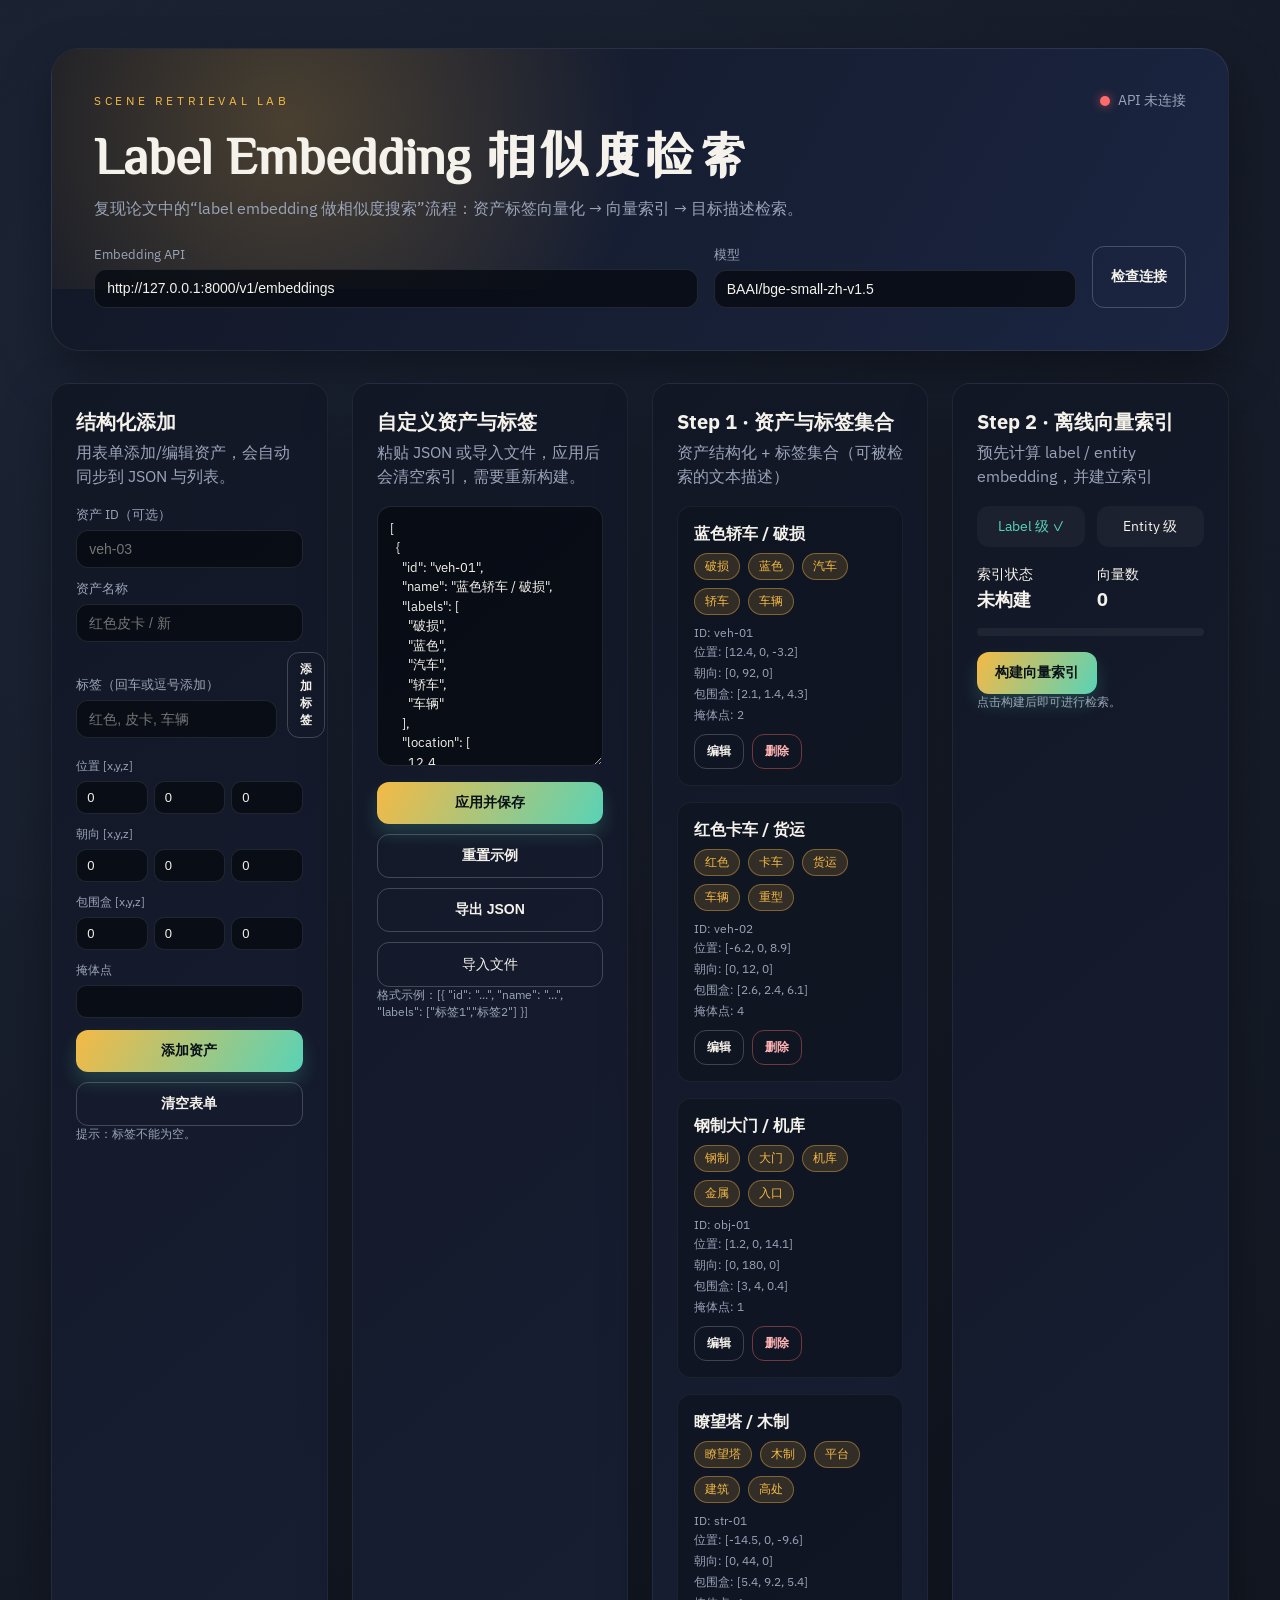
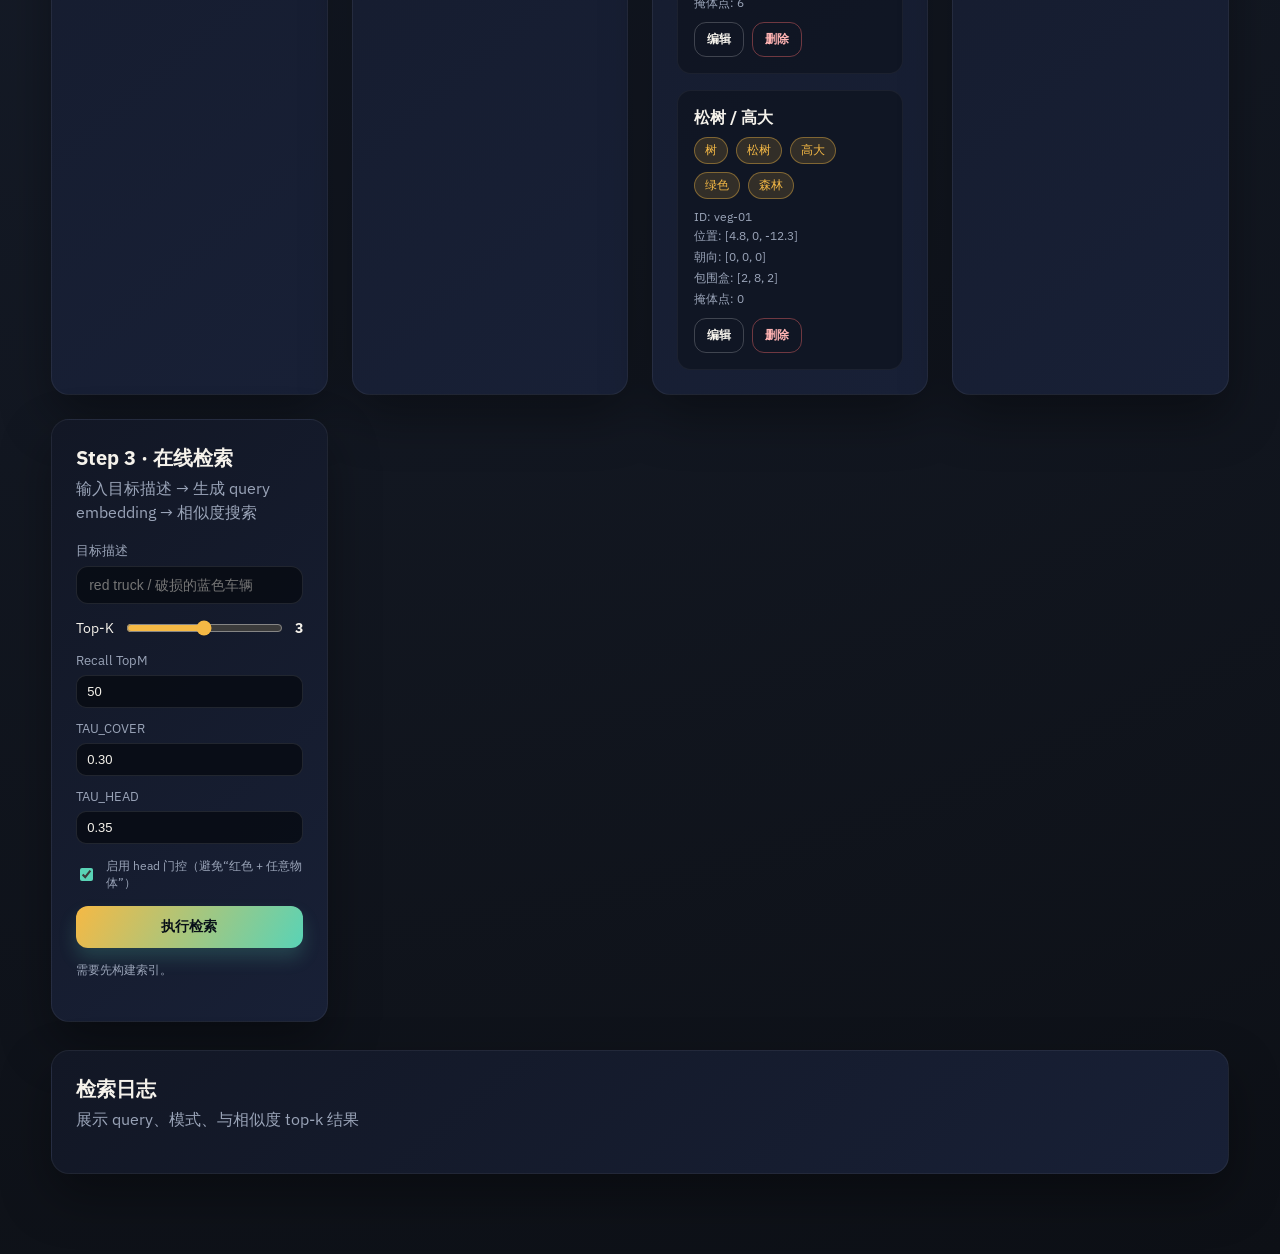
==== demo/index.html @ a80d94c9 "1" ====
<!doctype html>
<html lang="zh">
  <head>
    <meta charset="UTF-8" />
    <meta name="viewport" content="width=device-width, initial-scale=1.0" />
    <title>Label Embedding 相似度检索 Demo</title>
    <link rel="preconnect" href="https://fonts.googleapis.com" />
    <link rel="preconnect" href="https://fonts.gstatic.com" crossorigin />
    <link
      href="https://fonts.googleapis.com/css2?family=IBM+Plex+Sans:wght@300;400;500;600&family=ZCOOL+XiaoWei&display=swap"
      rel="stylesheet"
    />
    <link rel="stylesheet" href="styles.css" />
  </head>
  <body>
    <div class="grain"></div>
    <header class="hero">
      <div class="hero-top">
        <span class="badge">Scene Retrieval Lab</span>
        <div class="status">
          <span class="dot" id="apiDot"></span>
          <span id="apiStatus">API 未连接</span>
        </div>
      </div>
      <h1>Label Embedding 相似度检索</h1>
      <p class="subtitle">
        复现论文中的“label embedding 做相似度搜索”流程：资产标签向量化 → 向量索引 →
        目标描述检索。
      </p>
      <div class="hero-actions">
        <label class="field">
          <span>Embedding API</span>
          <input
            id="apiUrl"
            type="text"
            value="http://127.0.0.1:8000/v1/embeddings"
          />
        </label>
        <label class="field">
          <span>模型</span>
          <input id="modelName" type="text" value="BAAI/bge-small-zh-v1.5" />
        </label>
        <button id="checkApi" class="btn ghost">检查连接</button>
      </div>
    </header>

    <main class="layout">
      <section class="panel">
        <div class="panel-head">
          <h2>结构化添加</h2>
          <p>用表单添加/编辑资产，会自动同步到 JSON 与列表。</p>
        </div>
        <div class="form-grid">
          <label class="field">
            <span>资产 ID（可选）</span>
            <input id="assetIdInput" type="text" placeholder="veh-03" />
          </label>
          <label class="field">
            <span>资产名称</span>
            <input id="assetNameInput" type="text" placeholder="红色皮卡 / 新" />
          </label>
        </div>
        <div class="label-editor">
          <label class="field">
            <span>标签（回车或逗号添加）</span>
            <input id="labelInput" type="text" placeholder="红色, 皮卡, 车辆" />
          </label>
          <button id="addLabelBtn" class="btn ghost small">添加标签</button>
        </div>
        <div class="label-chips" id="labelChips"></div>
        <div class="vector-grid">
          <div class="vector-group">
            <span>位置 [x,y,z]</span>
            <div class="vector-inputs">
              <input id="locX" type="number" step="0.1" />
              <input id="locY" type="number" step="0.1" />
              <input id="locZ" type="number" step="0.1" />
            </div>
          </div>
          <div class="vector-group">
            <span>朝向 [x,y,z]</span>
            <div class="vector-inputs">
              <input id="rotX" type="number" step="1" />
              <input id="rotY" type="number" step="1" />
              <input id="rotZ" type="number" step="1" />
            </div>
          </div>
          <div class="vector-group">
            <span>包围盒 [x,y,z]</span>
            <div class="vector-inputs">
              <input id="boxX" type="number" step="0.1" />
              <input id="boxY" type="number" step="0.1" />
              <input id="boxZ" type="number" step="0.1" />
            </div>
          </div>
          <div class="vector-group">
            <span>掩体点</span>
            <input id="coverPoints" type="number" step="1" min="0" />
          </div>
        </div>
        <div class="btn-row">
          <button id="saveAsset" class="btn primary">添加资产</button>
          <button id="clearForm" class="btn ghost">清空表单</button>
        </div>
        <div class="note" id="formNote">提示：标签不能为空。</div>
      </section>
      <section class="panel">
        <div class="panel-head">
          <h2>自定义资产与标签</h2>
          <p>粘贴 JSON 或导入文件，应用后会清空索引，需要重新构建。</p>
        </div>
        <textarea id="assetJson" rows="12" spellcheck="false"></textarea>
        <div class="btn-row">
          <button id="applyAssets" class="btn primary">应用并保存</button>
          <button id="resetAssets" class="btn ghost">重置示例</button>
          <button id="exportAssets" class="btn ghost">导出 JSON</button>
          <label class="file-btn">
            <input id="importAssets" type="file" accept="application/json" />
            <span>导入文件</span>
          </label>
        </div>
        <div class="note" id="dataNote">
          格式示例：[{ "id": "...", "name": "...", "labels": ["标签1","标签2"] }]
        </div>
      </section>
      <section class="panel">
        <div class="panel-head">
          <h2>Step 1 · 资产与标签集合</h2>
          <p>资产结构化 + 标签集合（可被检索的文本描述）</p>
        </div>
        <div class="asset-list" id="assetList"></div>
      </section>

      <section class="panel">
        <div class="panel-head">
          <h2>Step 2 · 离线向量索引</h2>
          <p>预先计算 label / entity embedding，并建立索引</p>
        </div>
        <div class="mode-switch">
          <label>
            <input type="radio" name="mode" value="label" checked />
            <span>Label 级</span>
          </label>
          <label>
            <input type="radio" name="mode" value="entity" />
            <span>Entity 级</span>
          </label>
        </div>
        <div class="index-meta">
          <div>
            <span class="muted">索引状态</span>
            <strong id="indexStatus">未构建</strong>
          </div>
          <div>
            <span class="muted">向量数</span>
            <strong id="indexCount">0</strong>
          </div>
        </div>
        <div class="progress">
          <div class="progress-bar" id="progressBar"></div>
        </div>
        <button id="buildIndex" class="btn primary">构建向量索引</button>
        <div class="note" id="indexNote">点击构建后即可进行检索。</div>
      </section>

      <section class="panel">
        <div class="panel-head">
          <h2>Step 3 · 在线检索</h2>
          <p>输入目标描述 → 生成 query embedding → 相似度搜索</p>
        </div>
        <div class="query-box">
          <label class="field">
            <span>目标描述</span>
            <input id="queryInput" type="text" placeholder="red truck / 破损的蓝色车辆" />
          </label>
          <div class="slider">
            <span>Top-K</span>
            <input id="topK" type="range" min="1" max="5" value="3" />
            <strong id="topKValue">3</strong>
          </div>
          <div class="advanced-grid">
            <label class="field">
              <span>Recall TopM</span>
              <input id="topM" type="number" min="1" max="200" value="50" />
            </label>
            <label class="field">
              <span>TAU_COVER</span>
              <input id="tauCover" type="number" min="0" max="1" step="0.01" value="0.30" />
            </label>
            <label class="field">
              <span>TAU_HEAD</span>
              <input id="tauHead" type="number" min="0" max="1" step="0.01" value="0.35" />
            </label>
          </div>
          <label class="toggle">
            <input id="enableHeadGate" type="checkbox" checked />
            启用 head 门控（避免“红色 + 任意物体”）
          </label>
          <button id="searchBtn" class="btn primary">执行检索</button>
          <div class="note" id="searchNote">需要先构建索引。</div>
        </div>
        <div class="results" id="results"></div>
      </section>
    </main>

    <section class="panel wide">
      <div class="panel-head">
        <h2>检索日志</h2>
        <p>展示 query、模式、与相似度 top-k 结果</p>
      </div>
      <div class="log" id="log"></div>
    </section>

    <script src="app.js"></script>
  </body>
</html>
---- demo/styles.css ----
:root {
  --bg: #0d1016;
  --panel: #121725;
  --panel-bright: #182036;
  --ink: #f5f2eb;
  --muted: #9aa4b8;
  --accent: #f5b945;
  --accent-2: #59d3b6;
  --danger: #ff6b6b;
  --radius: 18px;
  --shadow: 0 22px 50px rgba(0, 0, 0, 0.35);
  --grid: rgba(255, 255, 255, 0.05);
  --glass: rgba(255, 255, 255, 0.05);
}

* {
  box-sizing: border-box;
}

body {
  margin: 0;
  font-family: "IBM Plex Sans", sans-serif;
  background: radial-gradient(circle at 10% 10%, #1b2334, var(--bg));
  color: var(--ink);
  min-height: 100vh;
  padding: 48px clamp(16px, 4vw, 56px) 80px;
  position: relative;
}

.grain {
  position: fixed;
  inset: 0;
  background-image: url("data:image/svg+xml,%3Csvg xmlns='http://www.w3.org/2000/svg' width='160' height='160' viewBox='0 0 160 160'%3E%3Cfilter id='n'%3E%3CfeTurbulence type='fractalNoise' baseFrequency='.8' numOctaves='2' stitchTiles='stitch'/%3E%3C/filter%3E%3Crect width='160' height='160' filter='url(%23n)' opacity='.08'/%3E%3C/svg%3E");
  pointer-events: none;
  mix-blend-mode: soft-light;
  opacity: 0.6;
}

.hero {
  background: linear-gradient(120deg, var(--panel), #1b2541);
  border-radius: 28px;
  padding: clamp(24px, 4vw, 42px);
  box-shadow: var(--shadow);
  border: 1px solid rgba(255, 255, 255, 0.08);
  margin-bottom: 32px;
  position: relative;
  overflow: hidden;
}

.hero::after {
  content: "";
  position: absolute;
  inset: -30% 40% 20% -20%;
  background: radial-gradient(circle, rgba(245, 185, 69, 0.3), transparent 70%);
  opacity: 0.8;
}

.hero-top {
  display: flex;
  align-items: center;
  justify-content: space-between;
  gap: 12px;
  position: relative;
  z-index: 1;
}

.badge {
  text-transform: uppercase;
  font-size: 12px;
  letter-spacing: 0.3em;
  color: var(--accent);
}

.status {
  display: flex;
  align-items: center;
  gap: 8px;
  font-size: 14px;
  color: var(--muted);
}

.dot {
  width: 10px;
  height: 10px;
  border-radius: 50%;
  background: var(--danger);
  box-shadow: 0 0 10px rgba(255, 107, 107, 0.6);
}

h1 {
  font-family: "ZCOOL XiaoWei", serif;
  font-size: clamp(32px, 5vw, 52px);
  margin: 18px 0 10px;
  position: relative;
  z-index: 1;
}

.subtitle {
  max-width: 720px;
  color: var(--muted);
  line-height: 1.6;
  position: relative;
  z-index: 1;
}

.hero-actions {
  display: grid;
  grid-template-columns: minmax(180px, 1fr) minmax(160px, 0.6fr) auto;
  gap: 16px;
  margin-top: 24px;
  position: relative;
  z-index: 1;
}

.layout {
  display: grid;
  grid-template-columns: repeat(auto-fit, minmax(260px, 1fr));
  gap: 24px;
}

.panel {
  background: linear-gradient(140deg, var(--panel), var(--panel-bright));
  border-radius: var(--radius);
  padding: 24px;
  box-shadow: var(--shadow);
  border: 1px solid rgba(255, 255, 255, 0.06);
  position: relative;
}

.panel.wide {
  margin-top: 28px;
}

.panel-head h2 {
  font-size: 20px;
  margin: 0 0 4px;
}

.panel-head p {
  margin: 0 0 18px;
  color: var(--muted);
  line-height: 1.5;
}

.asset-list {
  display: grid;
  gap: 16px;
}

.asset {
  padding: 16px;
  border-radius: 14px;
  background: rgba(15, 20, 33, 0.8);
  border: 1px solid rgba(255, 255, 255, 0.05);
}

.asset h3 {
  margin: 0 0 8px;
  font-size: 16px;
}

.chips {
  display: flex;
  flex-wrap: wrap;
  gap: 8px;
  margin-bottom: 10px;
}

.chip {
  padding: 4px 10px;
  border-radius: 999px;
  background: rgba(245, 185, 69, 0.15);
  border: 1px solid rgba(245, 185, 69, 0.4);
  font-size: 12px;
  color: var(--accent);
}

.meta {
  font-size: 12px;
  color: var(--muted);
  display: grid;
  gap: 4px;
}

.mode-switch {
  display: flex;
  gap: 12px;
  margin: 12px 0 18px;
}

.mode-switch label {
  flex: 1;
  padding: 10px 14px;
  border-radius: 12px;
  background: rgba(255, 255, 255, 0.04);
  border: 1px solid transparent;
  cursor: pointer;
  text-align: center;
  font-size: 14px;
  transition: all 0.2s ease;
}

.mode-switch input {
  display: none;
}

.mode-switch input:checked + span {
  color: var(--accent-2);
}

.mode-switch input:checked + span::after {
  content: " ✓";
  color: var(--accent-2);
}

.index-meta {
  display: grid;
  grid-template-columns: 1fr 1fr;
  gap: 12px;
  font-size: 14px;
  margin-bottom: 16px;
}

.index-meta strong {
  display: block;
  font-size: 18px;
  margin-top: 4px;
}

.progress {
  background: rgba(255, 255, 255, 0.05);
  height: 8px;
  border-radius: 999px;
  overflow: hidden;
  margin-bottom: 16px;
}

.progress-bar {
  height: 100%;
  width: 0%;
  background: linear-gradient(90deg, var(--accent), var(--accent-2));
  transition: width 0.3s ease;
}

.query-box {
  display: grid;
  gap: 14px;
}

.advanced-grid {
  display: grid;
  grid-template-columns: repeat(auto-fit, minmax(120px, 1fr));
  gap: 12px;
  align-items: end;
}

.toggle {
  display: flex;
  align-items: center;
  gap: 10px;
  font-size: 12px;
  color: var(--muted);
}

.toggle input {
  accent-color: var(--accent-2);
}

.field {
  display: grid;
  gap: 6px;
  font-size: 13px;
  color: var(--muted);
}

input[type="text"] {
  border-radius: 12px;
  border: 1px solid rgba(255, 255, 255, 0.1);
  background: rgba(7, 10, 18, 0.8);
  color: var(--ink);
  padding: 10px 12px;
  font-size: 14px;
}

input[type="number"] {
  border-radius: 10px;
  border: 1px solid rgba(255, 255, 255, 0.1);
  background: rgba(7, 10, 18, 0.8);
  color: var(--ink);
  padding: 8px 10px;
  font-size: 13px;
  width: 100%;
}

textarea {
  border-radius: 14px;
  border: 1px solid rgba(255, 255, 255, 0.1);
  background: rgba(7, 10, 18, 0.8);
  color: var(--ink);
  padding: 12px;
  font-size: 13px;
  line-height: 1.5;
  min-height: 220px;
  resize: vertical;
  width: 100%;
  font-family: "IBM Plex Sans", sans-serif;
}

.slider {
  display: flex;
  align-items: center;
  gap: 10px;
  font-size: 14px;
}

input[type="range"] {
  flex: 1;
  accent-color: var(--accent);
}

.btn {
  border: none;
  border-radius: 12px;
  padding: 12px 18px;
  cursor: pointer;
  font-weight: 600;
  font-size: 14px;
}

.btn.primary {
  background: linear-gradient(120deg, var(--accent), var(--accent-2));
  color: #081018;
  box-shadow: 0 10px 18px rgba(89, 211, 182, 0.2);
}

.btn.ghost {
  background: transparent;
  border: 1px solid rgba(255, 255, 255, 0.2);
  color: var(--ink);
}

.btn.small {
  padding: 8px 12px;
  font-size: 12px;
}

.btn.danger {
  border-color: rgba(255, 107, 107, 0.4);
  color: #ffb3b3;
}

.btn:disabled {
  opacity: 0.5;
  cursor: wait;
}

.btn-row {
  display: grid;
  grid-template-columns: repeat(auto-fit, minmax(120px, 1fr));
  gap: 10px;
  margin-top: 12px;
}

.form-grid {
  display: grid;
  grid-template-columns: repeat(auto-fit, minmax(180px, 1fr));
  gap: 12px;
}

.label-editor {
  display: grid;
  grid-template-columns: 1fr auto;
  gap: 10px;
  align-items: end;
  margin-top: 10px;
}

.label-chips {
  display: flex;
  flex-wrap: wrap;
  gap: 8px;
  margin: 10px 0 6px;
}

.label-chip {
  display: inline-flex;
  align-items: center;
  gap: 6px;
  padding: 4px 10px;
  border-radius: 999px;
  background: rgba(89, 211, 182, 0.15);
  border: 1px solid rgba(89, 211, 182, 0.4);
  color: var(--accent-2);
  font-size: 12px;
}

.label-chip button {
  border: none;
  background: transparent;
  color: inherit;
  cursor: pointer;
  font-size: 12px;
}

.vector-grid {
  display: grid;
  grid-template-columns: repeat(auto-fit, minmax(160px, 1fr));
  gap: 12px;
  margin-top: 10px;
}

.vector-group {
  display: grid;
  gap: 6px;
  font-size: 12px;
  color: var(--muted);
}

.vector-inputs {
  display: grid;
  grid-template-columns: repeat(3, 1fr);
  gap: 6px;
}

.asset-actions {
  display: flex;
  gap: 8px;
  margin-top: 10px;
}

.file-btn {
  display: inline-flex;
  align-items: center;
  justify-content: center;
  border-radius: 12px;
  border: 1px solid rgba(255, 255, 255, 0.2);
  color: var(--ink);
  padding: 12px 18px;
  font-size: 14px;
  cursor: pointer;
}

.file-btn input {
  display: none;
}

.note {
  font-size: 12px;
  color: var(--muted);
}

.results {
  margin-top: 18px;
  display: grid;
  gap: 12px;
}

.result {
  padding: 12px 14px;
  border-radius: 12px;
  background: rgba(15, 21, 36, 0.9);
  border: 1px solid rgba(255, 255, 255, 0.08);
  display: grid;
  gap: 6px;
}

.result strong {
  font-size: 15px;
}

.score {
  color: var(--accent-2);
  font-weight: 600;
}

.log {
  font-family: "IBM Plex Sans", sans-serif;
  font-size: 13px;
  color: var(--muted);
  display: grid;
  gap: 8px;
  max-height: 280px;
  overflow: auto;
  padding-right: 6px;
}

.log-entry {
  border-left: 2px solid rgba(245, 185, 69, 0.4);
  padding-left: 12px;
}

@media (max-width: 980px) {
  .hero-actions {
    grid-template-columns: 1fr;
  }
}
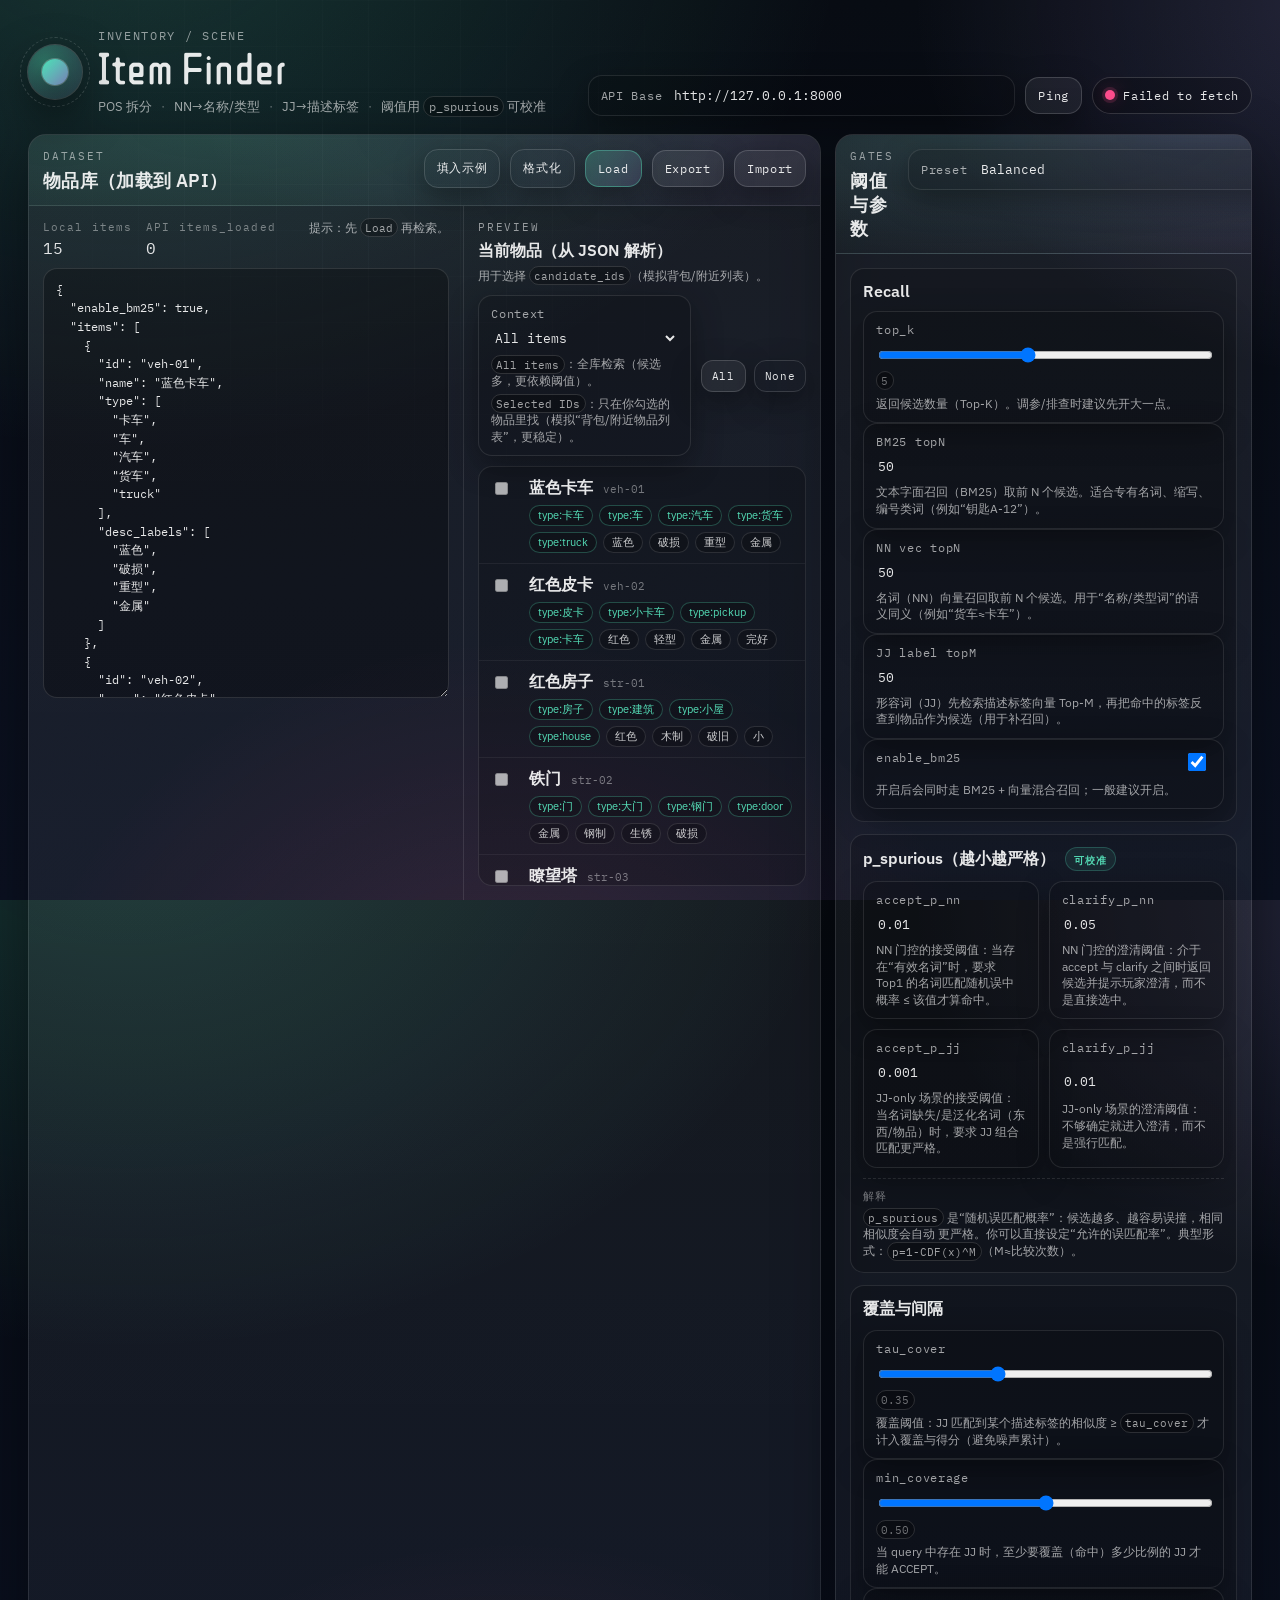
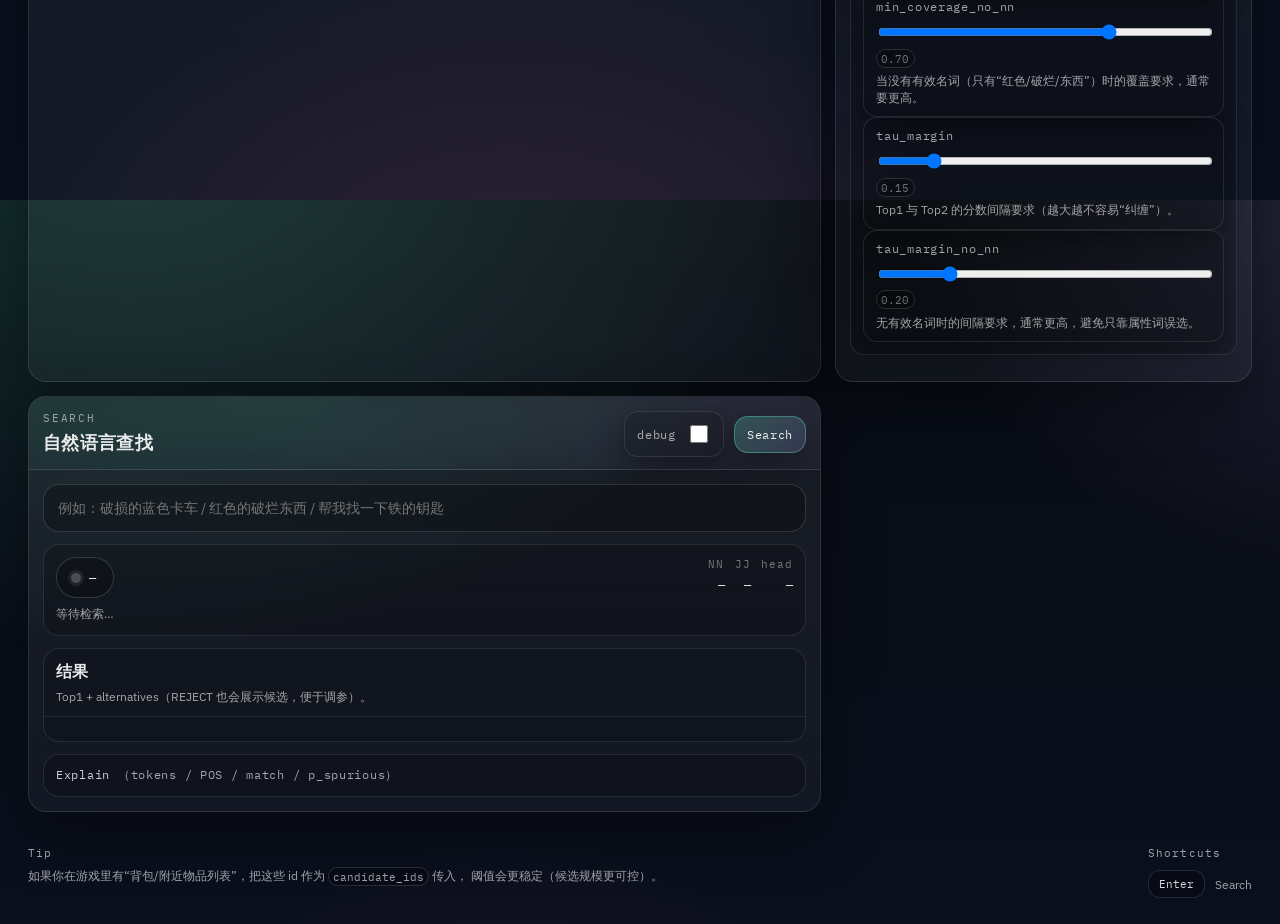
==== commit d2be54fd: "feat(item_search): 新增基于POS拆分的物品检索引擎及API - 新增 `item_search` 模块，包含物品检索引擎 (`ItemSearchEngine`) 及其核心组件（B" ====
--- a/demo/index.html
+++ b/demo/index.html
@@ -1,215 +1,350 @@
 <!doctype html>
-<html lang="zh">
+<html lang="zh-Hans">
   <head>
     <meta charset="UTF-8" />
     <meta name="viewport" content="width=device-width, initial-scale=1.0" />
-    <title>Label Embedding 相似度检索 Demo</title>
+    <meta
+      name="description"
+      content="游戏内玩家自然语言查找物品：POS(JJ/NN) 拆分检索 + 可校准阈值（p_spurious）"
+    />
+    <title>Item Finder · JJ/NN</title>
+
     <link rel="preconnect" href="https://fonts.googleapis.com" />
     <link rel="preconnect" href="https://fonts.gstatic.com" crossorigin />
     <link
-      href="https://fonts.googleapis.com/css2?family=IBM+Plex+Sans:wght@300;400;500;600&family=ZCOOL+XiaoWei&display=swap"
+      href="https://fonts.googleapis.com/css2?family=IBM+Plex+Mono:wght@400;500;600&family=IBM+Plex+Sans:wght@300;400;500;600&family=ZCOOL+QingKe+HuangYou&display=swap"
       rel="stylesheet"
     />
+
     <link rel="stylesheet" href="styles.css" />
   </head>
   <body>
-    <div class="grain"></div>
-    <header class="hero">
-      <div class="hero-top">
-        <span class="badge">Scene Retrieval Lab</span>
-        <div class="status">
+    <div class="fx fx-grid" aria-hidden="true"></div>
+    <div class="fx fx-grain" aria-hidden="true"></div>
+
+    <header class="top">
+      <div class="brand">
+        <div class="mark" aria-hidden="true">
+          <div class="mark-core"></div>
+          <div class="mark-ring"></div>
+        </div>
+        <div class="brand-text">
+          <div class="kicker">INVENTORY / SCENE</div>
+          <h1>Item Finder</h1>
+          <div class="sub">
+            POS 拆分 <span class="sep">·</span> NN→名称/类型 <span class="sep">·</span> JJ→描述标签
+            <span class="sep">·</span> 阈值用 <code>p_spurious</code> 可校准
+          </div>
+        </div>
+      </div>
+
+      <div class="api">
+        <label class="field inline">
+          <span>API Base</span>
+          <input id="apiBase" type="text" spellcheck="false" value="http://127.0.0.1:8000" />
+        </label>
+        <button class="btn" id="pingBtn">Ping</button>
+        <div class="pill" id="apiPill">
           <span class="dot" id="apiDot"></span>
-          <span id="apiStatus">API 未连接</span>
-        </div>
-      </div>
-      <h1>Label Embedding 相似度检索</h1>
-      <p class="subtitle">
-        复现论文中的“label embedding 做相似度搜索”流程：资产标签向量化 → 向量索引 →
-        目标描述检索。
-      </p>
-      <div class="hero-actions">
-        <label class="field">
-          <span>Embedding API</span>
-          <input
-            id="apiUrl"
-            type="text"
-            value="http://127.0.0.1:8000/v1/embeddings"
-          />
-        </label>
-        <label class="field">
-          <span>模型</span>
-          <input id="modelName" type="text" value="BAAI/bge-small-zh-v1.5" />
-        </label>
-        <button id="checkApi" class="btn ghost">检查连接</button>
+          <span id="apiText">offline</span>
+        </div>
       </div>
     </header>
 
-    <main class="layout">
-      <section class="panel">
+    <main class="grid">
+      <section class="panel span-2" aria-label="Dataset">
         <div class="panel-head">
-          <h2>结构化添加</h2>
-          <p>用表单添加/编辑资产，会自动同步到 JSON 与列表。</p>
-        </div>
-        <div class="form-grid">
+          <div>
+            <div class="panel-kicker">DATASET</div>
+            <h2>物品库（加载到 API）</h2>
+          </div>
+          <div class="panel-actions">
+            <button class="btn ghost" id="useSampleBtn">填入示例</button>
+            <button class="btn ghost" id="beautifyBtn">格式化</button>
+            <button class="btn primary" id="loadBtn">Load</button>
+            <button class="btn" id="exportBtn">Export</button>
+            <label class="btn">
+              Import
+              <input id="importFile" type="file" accept="application/json" hidden />
+            </label>
+          </div>
+        </div>
+
+        <div class="split">
+          <div class="editor">
+            <div class="editor-head">
+              <div class="meta">
+                <div class="meta-row">
+                  <span class="meta-k">Local items</span>
+                  <span class="meta-v" id="localCount">0</span>
+                </div>
+                <div class="meta-row">
+                  <span class="meta-k">API items_loaded</span>
+                  <span class="meta-v" id="apiCount">0</span>
+                </div>
+              </div>
+              <div class="note" id="loadNote">提示：先 <code>Load</code> 再检索。</div>
+            </div>
+            <textarea id="itemsJson" class="textarea" spellcheck="false"></textarea>
+          </div>
+
+          <div class="list">
+            <div class="list-head">
+              <div class="panel-kicker">PREVIEW</div>
+              <div class="list-title">当前物品（从 JSON 解析）</div>
+              <div class="list-sub">用于选择 <code>candidate_ids</code>（模拟背包/附近列表）。</div>
+            </div>
+        <div class="list-tools">
           <label class="field">
-            <span>资产 ID（可选）</span>
-            <input id="assetIdInput" type="text" placeholder="veh-03" />
+            <span>Context</span>
+            <select id="contextMode">
+              <option value="all">All items</option>
+              <option value="selected">Selected IDs</option>
+            </select>
+            <div class="field-desc">
+              <div><code>All items</code>：全库检索（候选多，更依赖阈值）。</div>
+              <div><code>Selected IDs</code>：只在你勾选的物品里找（模拟“背包/附近物品列表”，更稳定）。</div>
+            </div>
           </label>
-          <label class="field">
-            <span>资产名称</span>
-            <input id="assetNameInput" type="text" placeholder="红色皮卡 / 新" />
-          </label>
-        </div>
-        <div class="label-editor">
-          <label class="field">
-            <span>标签（回车或逗号添加）</span>
-            <input id="labelInput" type="text" placeholder="红色, 皮卡, 车辆" />
-          </label>
-          <button id="addLabelBtn" class="btn ghost small">添加标签</button>
-        </div>
-        <div class="label-chips" id="labelChips"></div>
-        <div class="vector-grid">
-          <div class="vector-group">
-            <span>位置 [x,y,z]</span>
-            <div class="vector-inputs">
-              <input id="locX" type="number" step="0.1" />
-              <input id="locY" type="number" step="0.1" />
-              <input id="locZ" type="number" step="0.1" />
-            </div>
-          </div>
-          <div class="vector-group">
-            <span>朝向 [x,y,z]</span>
-            <div class="vector-inputs">
-              <input id="rotX" type="number" step="1" />
-              <input id="rotY" type="number" step="1" />
-              <input id="rotZ" type="number" step="1" />
-            </div>
-          </div>
-          <div class="vector-group">
-            <span>包围盒 [x,y,z]</span>
-            <div class="vector-inputs">
-              <input id="boxX" type="number" step="0.1" />
-              <input id="boxY" type="number" step="0.1" />
-              <input id="boxZ" type="number" step="0.1" />
-            </div>
-          </div>
-          <div class="vector-group">
-            <span>掩体点</span>
-            <input id="coverPoints" type="number" step="1" min="0" />
-          </div>
-        </div>
-        <div class="btn-row">
-          <button id="saveAsset" class="btn primary">添加资产</button>
-          <button id="clearForm" class="btn ghost">清空表单</button>
-        </div>
-        <div class="note" id="formNote">提示：标签不能为空。</div>
+          <div class="tiny-actions">
+            <button class="btn tiny" id="selectAllBtn">All</button>
+            <button class="btn tiny ghost" id="selectNoneBtn">None</button>
+          </div>
+            </div>
+            <div class="items" id="itemsList"></div>
+          </div>
+        </div>
       </section>
-      <section class="panel">
+
+      <section class="panel" aria-label="Thresholds and config">
         <div class="panel-head">
-          <h2>自定义资产与标签</h2>
-          <p>粘贴 JSON 或导入文件，应用后会清空索引，需要重新构建。</p>
-        </div>
-        <textarea id="assetJson" rows="12" spellcheck="false"></textarea>
-        <div class="btn-row">
-          <button id="applyAssets" class="btn primary">应用并保存</button>
-          <button id="resetAssets" class="btn ghost">重置示例</button>
-          <button id="exportAssets" class="btn ghost">导出 JSON</button>
-          <label class="file-btn">
-            <input id="importAssets" type="file" accept="application/json" />
-            <span>导入文件</span>
-          </label>
-        </div>
-        <div class="note" id="dataNote">
-          格式示例：[{ "id": "...", "name": "...", "labels": ["标签1","标签2"] }]
+          <div>
+            <div class="panel-kicker">GATES</div>
+            <h2>阈值与参数</h2>
+          </div>
+          <div class="panel-actions">
+            <label class="field inline">
+              <span>Preset</span>
+              <select id="presetSelect">
+                <option value="balanced">Balanced</option>
+                <option value="conservative">Conservative</option>
+                <option value="aggressive">Aggressive</option>
+              </select>
+            </label>
+          </div>
+        </div>
+
+        <div class="form">
+          <div class="group">
+            <div class="group-title">Recall</div>
+            <label class="field">
+              <span>top_k</span>
+              <input id="topK" type="range" min="1" max="10" step="1" />
+              <div class="field-hint"><code id="topKVal">5</code></div>
+              <div class="field-desc">返回候选数量（Top-K）。调参/排查时建议先开大一点。</div>
+            </label>
+            <label class="field">
+              <span>BM25 topN</span>
+              <input id="bm25TopN" type="number" min="0" max="5000" step="1" />
+              <div class="field-desc">
+                文本字面召回（BM25）取前 N 个候选。适合专有名词、缩写、编号类词（例如“钥匙A-12”）。
+              </div>
+            </label>
+            <label class="field">
+              <span>NN vec topN</span>
+              <input id="nnVecTopN" type="number" min="0" max="5000" step="1" />
+              <div class="field-desc">
+                名词（NN）向量召回取前 N 个候选。用于“名称/类型词”的语义同义（例如“货车≈卡车”）。
+              </div>
+            </label>
+            <label class="field">
+              <span>JJ label topM</span>
+              <input id="jjTopM" type="number" min="0" max="5000" step="1" />
+              <div class="field-desc">
+                形容词（JJ）先检索描述标签向量 Top-M，再把命中的标签反查到物品作为候选（用于补召回）。
+              </div>
+            </label>
+            <label class="field row">
+              <span>enable_bm25</span>
+              <input id="enableBm25" type="checkbox" checked />
+              <div class="field-desc">开启后会同时走 BM25 + 向量混合召回；一般建议开启。</div>
+            </label>
+          </div>
+
+          <div class="group">
+            <div class="group-title">
+              p_spurious（越小越严格）
+              <span class="tag">可校准</span>
+            </div>
+            <div class="grid-2">
+              <label class="field">
+                <span>accept_p_nn</span>
+                <input id="acceptPnn" type="number" min="0" max="1" step="0.001" />
+                <div class="field-desc">
+                  NN 门控的接受阈值：当存在“有效名词”时，要求 Top1 的名词匹配随机误中概率 ≤ 该值才算命中。
+                </div>
+              </label>
+              <label class="field">
+                <span>clarify_p_nn</span>
+                <input id="clarifyPnn" type="number" min="0" max="1" step="0.001" />
+                <div class="field-desc">
+                  NN 门控的澄清阈值：介于 accept 与 clarify 之间时返回候选并提示玩家澄清，而不是直接选中。
+                </div>
+              </label>
+              <label class="field">
+                <span>accept_p_jj</span>
+                <input id="acceptPjj" type="number" min="0" max="1" step="0.0001" />
+                <div class="field-desc">
+                  JJ-only 场景的接受阈值：当名词缺失/是泛化名词（东西/物品）时，要求 JJ 组合匹配更严格。
+                </div>
+              </label>
+              <label class="field">
+                <span>clarify_p_jj</span>
+                <input id="clarifyPjj" type="number" min="0" max="1" step="0.001" />
+                <div class="field-desc">JJ-only 场景的澄清阈值：不够确定就进入澄清，而不是强行匹配。</div>
+              </label>
+            </div>
+            <div class="help">
+              <div class="help-title">解释</div>
+              <div class="help-body">
+                <code>p_spurious</code> 是“随机误匹配概率”：候选越多、越容易误撞，相同相似度会自动
+                更严格。你可以直接设定“允许的误匹配率”。典型形式：<code>p=1-CDF(x)^M</code>（M≈比较次数）。
+              </div>
+            </div>
+          </div>
+
+          <div class="group">
+            <div class="group-title">覆盖与间隔</div>
+            <label class="field">
+              <span>tau_cover</span>
+              <input id="tauCover" type="range" min="0" max="1" step="0.01" />
+              <div class="field-hint"><code id="tauCoverVal">0.35</code></div>
+              <div class="field-desc">
+                覆盖阈值：JJ 匹配到某个描述标签的相似度 ≥ <code>tau_cover</code> 才计入覆盖与得分（避免噪声累计）。
+              </div>
+            </label>
+            <label class="field">
+              <span>min_coverage</span>
+              <input id="minCoverage" type="range" min="0" max="1" step="0.05" />
+              <div class="field-hint"><code id="minCoverageVal">0.50</code></div>
+              <div class="field-desc">当 query 中存在 JJ 时，至少要覆盖（命中）多少比例的 JJ 才能 ACCEPT。</div>
+            </label>
+            <label class="field">
+              <span>min_coverage_no_nn</span>
+              <input id="minCoverageNoNn" type="range" min="0" max="1" step="0.05" />
+              <div class="field-hint"><code id="minCoverageNoNnVal">0.70</code></div>
+              <div class="field-desc">当没有有效名词（只有“红色/破烂/东西”）时的覆盖要求，通常要更高。</div>
+            </label>
+            <label class="field">
+              <span>tau_margin</span>
+              <input id="tauMargin" type="range" min="0" max="1" step="0.01" />
+              <div class="field-hint"><code id="tauMarginVal">0.15</code></div>
+              <div class="field-desc">Top1 与 Top2 的分数间隔要求（越大越不容易“纠缠”）。</div>
+            </label>
+            <label class="field">
+              <span>tau_margin_no_nn</span>
+              <input id="tauMarginNoNn" type="range" min="0" max="1" step="0.01" />
+              <div class="field-hint"><code id="tauMarginNoNnVal">0.20</code></div>
+              <div class="field-desc">无有效名词时的间隔要求，通常更高，避免只靠属性词误选。</div>
+            </label>
+          </div>
         </div>
       </section>
-      <section class="panel">
+
+      <section class="panel span-2" aria-label="Search">
         <div class="panel-head">
-          <h2>Step 1 · 资产与标签集合</h2>
-          <p>资产结构化 + 标签集合（可被检索的文本描述）</p>
-        </div>
-        <div class="asset-list" id="assetList"></div>
-      </section>
-
-      <section class="panel">
-        <div class="panel-head">
-          <h2>Step 2 · 离线向量索引</h2>
-          <p>预先计算 label / entity embedding，并建立索引</p>
-        </div>
-        <div class="mode-switch">
-          <label>
-            <input type="radio" name="mode" value="label" checked />
-            <span>Label 级</span>
-          </label>
-          <label>
-            <input type="radio" name="mode" value="entity" />
-            <span>Entity 级</span>
-          </label>
-        </div>
-        <div class="index-meta">
           <div>
-            <span class="muted">索引状态</span>
-            <strong id="indexStatus">未构建</strong>
-          </div>
-          <div>
-            <span class="muted">向量数</span>
-            <strong id="indexCount">0</strong>
-          </div>
-        </div>
-        <div class="progress">
-          <div class="progress-bar" id="progressBar"></div>
-        </div>
-        <button id="buildIndex" class="btn primary">构建向量索引</button>
-        <div class="note" id="indexNote">点击构建后即可进行检索。</div>
-      </section>
-
-      <section class="panel">
-        <div class="panel-head">
-          <h2>Step 3 · 在线检索</h2>
-          <p>输入目标描述 → 生成 query embedding → 相似度搜索</p>
-        </div>
-        <div class="query-box">
-          <label class="field">
-            <span>目标描述</span>
-            <input id="queryInput" type="text" placeholder="red truck / 破损的蓝色车辆" />
-          </label>
-          <div class="slider">
-            <span>Top-K</span>
-            <input id="topK" type="range" min="1" max="5" value="3" />
-            <strong id="topKValue">3</strong>
-          </div>
-          <div class="advanced-grid">
-            <label class="field">
-              <span>Recall TopM</span>
-              <input id="topM" type="number" min="1" max="200" value="50" />
-            </label>
-            <label class="field">
-              <span>TAU_COVER</span>
-              <input id="tauCover" type="number" min="0" max="1" step="0.01" value="0.30" />
-            </label>
-            <label class="field">
-              <span>TAU_HEAD</span>
-              <input id="tauHead" type="number" min="0" max="1" step="0.01" value="0.35" />
-            </label>
-          </div>
-          <label class="toggle">
-            <input id="enableHeadGate" type="checkbox" checked />
-            启用 head 门控（避免“红色 + 任意物体”）
-          </label>
-          <button id="searchBtn" class="btn primary">执行检索</button>
-          <div class="note" id="searchNote">需要先构建索引。</div>
-        </div>
-        <div class="results" id="results"></div>
+            <div class="panel-kicker">SEARCH</div>
+            <h2>自然语言查找</h2>
+          </div>
+          <div class="panel-actions">
+            <label class="field inline row">
+              <span>debug</span>
+              <input id="debugToggle" type="checkbox" />
+            </label>
+            <button class="btn primary" id="searchBtn">Search</button>
+          </div>
+        </div>
+
+        <div class="search">
+          <div class="search-bar">
+            <input
+              id="queryInput"
+              type="text"
+              placeholder="例如：破损的蓝色卡车 / 红色的破烂东西 / 帮我找一下铁的钥匙"
+            />
+          </div>
+
+          <div class="decision" id="decisionBox">
+            <div class="decision-left">
+              <div class="pill big" id="decisionPill">
+                <span class="dot" id="decisionDot"></span>
+                <span id="decisionText">—</span>
+              </div>
+              <div class="decision-reason" id="decisionReason">等待检索…</div>
+            </div>
+            <div class="decision-right">
+              <div class="metric">
+                <div class="metric-k">NN</div>
+                <div class="metric-v" id="metricNN">—</div>
+              </div>
+              <div class="metric">
+                <div class="metric-k">JJ</div>
+                <div class="metric-v" id="metricJJ">—</div>
+              </div>
+              <div class="metric">
+                <div class="metric-k">head</div>
+                <div class="metric-v" id="metricHead">—</div>
+              </div>
+            </div>
+          </div>
+
+          <div class="results">
+            <div class="results-head">
+              <div class="results-title">结果</div>
+              <div class="results-sub">Top1 + alternatives（REJECT 也会展示候选，便于调参）。</div>
+            </div>
+            <div class="cards" id="cards"></div>
+          </div>
+
+          <details class="details" id="details">
+            <summary>
+              <span>Explain</span>
+              <span class="muted">（tokens / POS / match / p_spurious）</span>
+            </summary>
+            <div class="details-body">
+              <div class="columns">
+                <div class="col">
+                  <div class="mini-title">Parsed Tokens</div>
+                  <div class="token-grid" id="tokens"></div>
+                </div>
+                <div class="col">
+                  <div class="mini-title">Best Explain</div>
+                  <pre class="pre" id="explain"></pre>
+                </div>
+              </div>
+            </div>
+          </details>
+        </div>
       </section>
     </main>
 
-    <section class="panel wide">
-      <div class="panel-head">
-        <h2>检索日志</h2>
-        <p>展示 query、模式、与相似度 top-k 结果</p>
+    <footer class="foot">
+      <div class="foot-left">
+        <div class="foot-title">Tip</div>
+        <div class="foot-sub">
+          如果你在游戏里有“背包/附近物品列表”，把这些 id 作为 <code>candidate_ids</code> 传入，
+          阈值会更稳定（候选规模更可控）。
+        </div>
       </div>
-      <div class="log" id="log"></div>
-    </section>
+      <div class="foot-right">
+        <div class="foot-title">Shortcuts</div>
+        <div class="kbd-row">
+          <span class="kbd">Enter</span>
+          <span class="kbd-desc">Search</span>
+        </div>
+      </div>
+    </footer>
 
     <script src="app.js"></script>
   </body>
--- a/demo/styles.css
+++ b/demo/styles.css
@@ -1,496 +1,561 @@
-:root {
-  --bg: #0d1016;
-  --panel: #121725;
-  --panel-bright: #182036;
-  --ink: #f5f2eb;
-  --muted: #9aa4b8;
-  --accent: #f5b945;
-  --accent-2: #59d3b6;
-  --danger: #ff6b6b;
-  --radius: 18px;
-  --shadow: 0 22px 50px rgba(0, 0, 0, 0.35);
-  --grid: rgba(255, 255, 255, 0.05);
-  --glass: rgba(255, 255, 255, 0.05);
-}
-
-* {
-  box-sizing: border-box;
-}
-
-body {
-  margin: 0;
-  font-family: "IBM Plex Sans", sans-serif;
-  background: radial-gradient(circle at 10% 10%, #1b2334, var(--bg));
-  color: var(--ink);
-  min-height: 100vh;
-  padding: 48px clamp(16px, 4vw, 56px) 80px;
-  position: relative;
-}
-
-.grain {
-  position: fixed;
-  inset: 0;
-  background-image: url("data:image/svg+xml,%3Csvg xmlns='http://www.w3.org/2000/svg' width='160' height='160' viewBox='0 0 160 160'%3E%3Cfilter id='n'%3E%3CfeTurbulence type='fractalNoise' baseFrequency='.8' numOctaves='2' stitchTiles='stitch'/%3E%3C/filter%3E%3Crect width='160' height='160' filter='url(%23n)' opacity='.08'/%3E%3C/svg%3E");
-  pointer-events: none;
-  mix-blend-mode: soft-light;
-  opacity: 0.6;
-}
-
-.hero {
-  background: linear-gradient(120deg, var(--panel), #1b2541);
-  border-radius: 28px;
-  padding: clamp(24px, 4vw, 42px);
+:root{
+  --bg0:#070B12;
+  --bg1:#0A1020;
+  --panel:rgba(255,255,255,.06);
+  --panel2:rgba(255,255,255,.09);
+  --stroke:rgba(255,255,255,.10);
+  --stroke2:rgba(255,255,255,.16);
+  --ink:rgba(255,255,255,.90);
+  --muted:rgba(255,255,255,.62);
+  --dim:rgba(255,255,255,.42);
+
+  --mint:#5CF2C6;
+  --mint2:#37C9A2;
+  --violet:#B8A6FF;
+  --amber:#FFCB6B;
+  --rose:#FF4D8D;
+
+  --shadow: 0 20px 60px rgba(0,0,0,.40);
+  --shadow2: 0 10px 30px rgba(0,0,0,.35);
+
+  --r: 18px;
+  --r2: 14px;
+
+  --mono: "IBM Plex Mono", ui-monospace, SFMono-Regular, Menlo, Consolas, "Liberation Mono", monospace;
+  --sans: "IBM Plex Sans", ui-sans-serif, system-ui, -apple-system, Segoe UI, Roboto, "Helvetica Neue", Arial, "Noto Sans", "Liberation Sans", sans-serif;
+  --display: "ZCOOL QingKe HuangYou", serif;
+}
+
+*{box-sizing:border-box}
+html,body{height:100%}
+body{
+  margin:0;
+  color:var(--ink);
+  background:
+    radial-gradient(1200px 900px at 10% -10%, rgba(92,242,198,.18) 0%, transparent 60%),
+    radial-gradient(900px 700px at 110% 0%, rgba(184,166,255,.18) 0%, transparent 55%),
+    radial-gradient(900px 800px at 40% 120%, rgba(255,77,141,.14) 0%, transparent 55%),
+    linear-gradient(180deg, var(--bg0), var(--bg1));
+  font-family:var(--sans);
+  overflow-x:hidden;
+}
+
+.fx{position:fixed; inset:0; pointer-events:none; z-index:-1}
+.fx-grid{
+  background:
+    linear-gradient(to right, rgba(255,255,255,.05) 1px, transparent 1px),
+    linear-gradient(to bottom, rgba(255,255,255,.04) 1px, transparent 1px);
+  background-size: 46px 46px;
+  mask-image: radial-gradient(600px 600px at 30% 20%, black 0%, transparent 70%);
+  opacity:.55;
+  transform: translateZ(0);
+  animation: drift 18s ease-in-out infinite;
+}
+
+.fx-grain{
+  opacity:.12;
+  background-image:url("data:image/svg+xml,%3Csvg xmlns='http://www.w3.org/2000/svg' width='160' height='160'%3E%3Cfilter id='n'%3E%3CfeTurbulence type='fractalNoise' baseFrequency='.75' numOctaves='3' stitchTiles='stitch'/%3E%3C/filter%3E%3Crect width='160' height='160' filter='url(%23n)' opacity='.55'/%3E%3C/svg%3E");
+  mix-blend-mode:overlay;
+}
+
+@keyframes drift{
+  0%,100%{transform: translate3d(0,0,0)}
+  50%{transform: translate3d(-14px, 10px, 0)}
+}
+
+code,pre{font-family:var(--mono)}
+code{
+  font-size:.93em;
+  padding:.14em .38em;
+  border:1px solid rgba(255,255,255,.14);
+  background:rgba(0,0,0,.28);
+  border-radius:999px;
+}
+
+.top{
+  display:flex;
+  align-items:flex-end;
+  justify-content:space-between;
+  gap:18px;
+  padding:28px 28px 18px;
+}
+
+.brand{display:flex; gap:16px; align-items:center}
+.mark{
+  width:54px; height:54px; position:relative;
+  border-radius: 999px;
+  background: radial-gradient(circle at 30% 30%, rgba(92,242,198,.35), rgba(184,166,255,.12));
+  box-shadow: 0 0 0 1px rgba(255,255,255,.18), 0 18px 50px rgba(0,0,0,.45);
+}
+.mark-core{
+  position:absolute; inset:14px;
+  border-radius:999px;
+  background: linear-gradient(135deg, rgba(92,242,198,.85), rgba(184,166,255,.55));
+  filter:saturate(1.1);
+  box-shadow: 0 0 0 1px rgba(255,255,255,.22), 0 16px 30px rgba(0,0,0,.45);
+}
+.mark-ring{
+  position:absolute; inset:-8px;
+  border-radius:999px;
+  border:1px dashed rgba(255,255,255,.18);
+  opacity:.85;
+  animation: spin 18s linear infinite;
+}
+@keyframes spin{to{transform:rotate(360deg)}}
+
+.kicker{
+  font-family:var(--mono);
+  font-size:12px;
+  letter-spacing:.14em;
+  color:rgba(255,255,255,.55);
+}
+.brand h1{
+  margin:2px 0 0;
+  font-family:var(--display);
+  font-weight:400;
+  font-size:44px;
+  line-height:1.02;
+  letter-spacing:.02em;
+}
+.sub{
+  margin-top:8px;
+  font-size:13px;
+  color:var(--muted);
+}
+.sep{opacity:.55; margin:0 6px}
+
+.api{display:flex; gap:10px; align-items:center; flex-wrap:wrap; justify-content:flex-end}
+
+.field{
+  display:grid;
+  grid-template-columns: 1fr;
+  gap:8px;
+  padding:10px 12px;
+  border:1px solid var(--stroke);
+  background: rgba(0,0,0,.18);
+  border-radius: 14px;
+  box-shadow: var(--shadow2);
+}
+.field.inline{
+  grid-template-columns: auto 330px;
+  align-items:center;
+  gap:10px;
+}
+.field.row{
+  grid-template-columns: auto 1fr;
+}
+.field > span{
+  font-family:var(--mono);
+  font-size:12px;
+  letter-spacing:.06em;
+  color:var(--muted);
+}
+.field input[type="text"],
+.field input[type="number"],
+.field select{
+  width:100%;
+  border:none;
+  outline:none;
+  color:var(--ink);
+  background: transparent;
+  font-family:var(--mono);
+  font-size:13px;
+}
+.field input[type="number"]{appearance:textfield}
+.field input[type="checkbox"]{width:18px; height:18px}
+.field input[type="range"]{width:100%}
+.field-hint{color:var(--dim); font-size:12px}
+.field-desc{
+  font-size:12px;
+  color: var(--muted);
+  line-height: 1.38;
+}
+.field-desc > div{margin-top:6px}
+.field-desc > div:first-child{margin-top:0}
+
+.btn{
+  border:1px solid var(--stroke2);
+  background: rgba(255,255,255,.06);
+  color:var(--ink);
+  padding:10px 12px;
+  border-radius: 14px;
+  font-family:var(--mono);
+  font-size:12px;
+  letter-spacing:.06em;
+  cursor:pointer;
+  transition: transform .08s ease, background .2s ease, border-color .2s ease;
+  box-shadow: var(--shadow2);
+  user-select:none;
+}
+.btn:hover{background: rgba(255,255,255,.10); border-color: rgba(255,255,255,.22)}
+.btn:active{transform: translateY(1px)}
+.btn.primary{
+  background: linear-gradient(135deg, rgba(92,242,198,.22), rgba(184,166,255,.14));
+  border-color: rgba(92,242,198,.35);
+}
+.btn.ghost{
+  background: transparent;
+  border-color: rgba(255,255,255,.14);
+}
+.btn.tiny{
+  padding:8px 10px;
+  border-radius: 12px;
+  font-size:11px;
+}
+
+.pill{
+  display:inline-flex;
+  align-items:center;
+  gap:8px;
+  padding:10px 12px;
+  border-radius:999px;
+  border:1px solid rgba(255,255,255,.16);
+  background: rgba(0,0,0,.22);
+  font-family:var(--mono);
+  font-size:12px;
+  letter-spacing:.06em;
+}
+.pill.big{padding:12px 14px; font-size:12px}
+.dot{
+  width:10px; height:10px; border-radius:999px;
+  background: rgba(255,255,255,.25);
+  box-shadow: 0 0 0 3px rgba(255,255,255,.08);
+}
+.dot.ok{background: var(--mint); box-shadow: 0 0 0 3px rgba(92,242,198,.16), 0 0 18px rgba(92,242,198,.40)}
+.dot.warn{background: var(--amber); box-shadow: 0 0 0 3px rgba(255,203,107,.16), 0 0 18px rgba(255,203,107,.35)}
+.dot.bad{background: var(--rose); box-shadow: 0 0 0 3px rgba(255,77,141,.16), 0 0 18px rgba(255,77,141,.40)}
+
+.grid{
+  display:grid;
+  grid-template-columns: 1.25fr .9fr 1.15fr;
+  gap:14px;
+  padding: 0 28px 20px;
+}
+.span-2{grid-column: span 2}
+
+.panel{
+  border:1px solid rgba(255,255,255,.10);
+  background: linear-gradient(180deg, rgba(255,255,255,.07), rgba(255,255,255,.04));
+  border-radius: var(--r);
   box-shadow: var(--shadow);
-  border: 1px solid rgba(255, 255, 255, 0.08);
-  margin-bottom: 32px;
-  position: relative;
-  overflow: hidden;
-}
-
-.hero::after {
-  content: "";
-  position: absolute;
-  inset: -30% 40% 20% -20%;
-  background: radial-gradient(circle, rgba(245, 185, 69, 0.3), transparent 70%);
-  opacity: 0.8;
-}
-
-.hero-top {
-  display: flex;
-  align-items: center;
-  justify-content: space-between;
-  gap: 12px;
-  position: relative;
-  z-index: 1;
-}
-
-.badge {
-  text-transform: uppercase;
-  font-size: 12px;
-  letter-spacing: 0.3em;
-  color: var(--accent);
-}
-
-.status {
-  display: flex;
-  align-items: center;
-  gap: 8px;
-  font-size: 14px;
+  overflow:hidden;
+}
+.panel-head{
+  display:flex;
+  justify-content:space-between;
+  gap:14px;
+  align-items:flex-start;
+  padding:14px 14px 12px;
+  border-bottom: 1px solid rgba(255,255,255,.10);
+  background: radial-gradient(900px 240px at 25% 0%, rgba(92,242,198,.10), transparent 60%),
+              radial-gradient(900px 240px at 90% 0%, rgba(184,166,255,.10), transparent 60%);
+}
+.panel-kicker{
+  font-family:var(--mono);
+  font-size:11px;
+  letter-spacing:.16em;
+  color:rgba(255,255,255,.55);
+}
+.panel h2{
+  margin:6px 0 0;
+  font-size:18px;
+  font-weight:600;
+  letter-spacing:.02em;
+}
+.panel-actions{display:flex; gap:10px; align-items:center; flex-wrap:wrap; justify-content:flex-end}
+
+.split{
+  display:grid;
+  grid-template-columns: 1.1fr .9fr;
+  min-height: 520px;
+}
+.editor{padding:14px; border-right:1px solid rgba(255,255,255,.10)}
+.editor-head{
+  display:flex;
+  gap:12px;
+  align-items:flex-start;
+  justify-content:space-between;
+  margin-bottom:10px;
+}
+.meta{display:flex; gap:14px}
+.meta-row{display:flex; flex-direction:column; gap:4px}
+.meta-k{font-family:var(--mono); font-size:11px; color:var(--dim); letter-spacing:.10em}
+.meta-v{font-family:var(--mono); font-size:16px; color:rgba(255,255,255,.88)}
+.note{
+  max-width: 420px;
+  font-size:12px;
   color: var(--muted);
-}
-
-.dot {
-  width: 10px;
-  height: 10px;
-  border-radius: 50%;
-  background: var(--danger);
-  box-shadow: 0 0 10px rgba(255, 107, 107, 0.6);
-}
-
-h1 {
-  font-family: "ZCOOL XiaoWei", serif;
-  font-size: clamp(32px, 5vw, 52px);
-  margin: 18px 0 10px;
-  position: relative;
-  z-index: 1;
-}
-
-.subtitle {
-  max-width: 720px;
+  line-height:1.35;
+}
+.note.ok{color: rgba(92,242,198,.85)}
+.note.bad{color: rgba(255,77,141,.85)}
+
+.textarea{
+  width:100%;
+  height: 430px;
+  resize: vertical;
+  padding:12px 12px 14px;
+  border-radius: 14px;
+  border:1px solid rgba(255,255,255,.12);
+  background: rgba(0,0,0,.28);
+  outline:none;
+  color: rgba(255,255,255,.90);
+  font-family: var(--mono);
+  font-size:12px;
+  line-height: 1.55;
+}
+.textarea:focus{
+  border-color: rgba(92,242,198,.40);
+  box-shadow: 0 0 0 4px rgba(92,242,198,.10);
+}
+
+.list{padding:14px}
+.list-title{font-weight:600; margin-top:6px}
+.list-sub{font-size:12px; color:var(--muted); margin-top:6px; line-height:1.3}
+.list-tools{
+  display:flex;
+  gap:10px;
+  align-items:center;
+  justify-content:space-between;
+  margin-top:12px;
+}
+.tiny-actions{display:flex; gap:8px; align-items:center}
+.items{
+  margin-top:10px;
+  border-radius: 14px;
+  border: 1px solid rgba(255,255,255,.10);
+  background: rgba(0,0,0,.18);
+  overflow:hidden;
+  max-height: 420px;
+  overflow:auto;
+}
+.item-row{
+  display:grid;
+  grid-template-columns: 28px 1fr;
+  gap:10px;
+  padding:10px 12px;
+  border-bottom:1px solid rgba(255,255,255,.06);
+}
+.item-row:last-child{border-bottom:none}
+.item-row:hover{background: rgba(255,255,255,.04)}
+.chk{display:flex; align-items:flex-start; padding-top:2px}
+.item-main{display:flex; flex-direction:column; gap:6px}
+.item-name{display:flex; gap:10px; align-items:baseline; flex-wrap:wrap}
+.item-name strong{font-weight:600}
+.item-id{font-family:var(--mono); font-size:11px; color:var(--dim)}
+.chips{display:flex; gap:6px; flex-wrap:wrap}
+.chip{
+  border:1px solid rgba(255,255,255,.12);
+  background: rgba(0,0,0,.22);
+  border-radius:999px;
+  padding:2px 8px;
+  font-size:11px;
+  color:rgba(255,255,255,.78);
+}
+.chip.hot{border-color: rgba(92,242,198,.26); color: rgba(92,242,198,.90)}
+.chip.dim{opacity:.75}
+
+.form{padding: 14px}
+.group{
+  border:1px solid rgba(255,255,255,.10);
+  background: rgba(0,0,0,.16);
+  border-radius: 14px;
+  padding:12px;
+  margin-bottom:12px;
+}
+.group-title{
+  display:flex;
+  gap:10px;
+  align-items:center;
+  font-weight:600;
+  margin-bottom:10px;
+}
+.tag{
+  font-family:var(--mono);
+  font-size:10px;
+  letter-spacing:.10em;
+  padding:2px 8px;
+  border-radius:999px;
+  border:1px solid rgba(92,242,198,.22);
+  color: rgba(92,242,198,.88);
+  background: rgba(92,242,198,.08);
+}
+.grid-2{display:grid; grid-template-columns: 1fr 1fr; gap:10px}
+.help{margin-top:10px; border-top:1px dashed rgba(255,255,255,.12); padding-top:10px}
+.help-title{font-family:var(--mono); font-size:11px; letter-spacing:.10em; color:var(--dim)}
+.help-body{margin-top:6px; font-size:12px; color:var(--muted); line-height:1.4}
+
+.search{padding:14px}
+.search-bar input{
+  width:100%;
+  padding:14px 14px;
+  border-radius: 16px;
+  border:1px solid rgba(255,255,255,.14);
+  background: rgba(0,0,0,.26);
+  color: rgba(255,255,255,.92);
+  outline:none;
+  font-family:var(--sans);
+  font-size:14px;
+}
+.search-bar input:focus{
+  border-color: rgba(184,166,255,.40);
+  box-shadow: 0 0 0 4px rgba(184,166,255,.10);
+}
+
+.decision{
+  margin-top:12px;
+  display:flex;
+  justify-content:space-between;
+  gap:12px;
+  padding:12px;
+  border-radius: 16px;
+  border: 1px solid rgba(255,255,255,.10);
+  background: rgba(0,0,0,.20);
+}
+.decision-left{display:flex; flex-direction:column; gap:8px}
+.decision-reason{font-size:12px; color:var(--muted)}
+.decision-right{
+  display:flex;
+  gap:10px;
+  align-items:flex-start;
+}
+.metric{display:flex; flex-direction:column; gap:6px; align-items:flex-end}
+.metric-k{font-family:var(--mono); font-size:11px; color:var(--dim); letter-spacing:.10em}
+.metric-v{font-family:var(--mono); font-size:12px; color:rgba(255,255,255,.86)}
+
+.results{
+  margin-top:12px;
+  border-radius: 16px;
+  border:1px solid rgba(255,255,255,.10);
+  background: rgba(0,0,0,.16);
+  overflow:hidden;
+}
+.results-head{padding:12px 12px 10px; border-bottom:1px solid rgba(255,255,255,.08)}
+.results-title{font-weight:600}
+.results-sub{margin-top:6px; font-size:12px; color:var(--muted)}
+.cards{padding:12px; display:grid; gap:10px}
+.card{
+  border:1px solid rgba(255,255,255,.10);
+  background: rgba(255,255,255,.04);
+  border-radius: 16px;
+  padding:12px;
+}
+.card.best{
+  border-color: rgba(92,242,198,.26);
+  background: radial-gradient(700px 220px at 20% 0%, rgba(92,242,198,.10), transparent 60%),
+              rgba(255,255,255,.04);
+}
+.card-top{
+  display:flex;
+  justify-content:space-between;
+  gap:10px;
+  align-items:flex-start;
+}
+.card-title{display:flex; gap:10px; align-items:baseline; flex-wrap:wrap}
+.card-title strong{font-weight:700}
+.card-title .id{font-family:var(--mono); font-size:11px; color:var(--dim)}
+.scoreline{
+  margin-top:10px;
+  display:grid;
+  grid-template-columns: 1fr auto;
+  gap:10px;
+  align-items:center;
+}
+.bar{
+  height:8px;
+  border-radius:999px;
+  background: rgba(255,255,255,.10);
+  overflow:hidden;
+  border:1px solid rgba(255,255,255,.10);
+}
+.bar > i{
+  display:block;
+  height:100%;
+  width:0%;
+  background: linear-gradient(90deg, rgba(92,242,198,.95), rgba(184,166,255,.85));
+}
+.nums{font-family:var(--mono); font-size:11px; color:rgba(255,255,255,.78)}
+.mini{
+  margin-top:10px;
+  font-size:12px;
+  color:var(--muted);
+  line-height:1.35;
+}
+
+.details{
+  margin-top:12px;
+  border:1px solid rgba(255,255,255,.10);
+  border-radius: 16px;
+  background: rgba(0,0,0,.18);
+  overflow:hidden;
+}
+.details summary{
+  cursor:pointer;
+  padding:12px;
+  font-family:var(--mono);
+  letter-spacing:.06em;
+  font-size:12px;
+  color:rgba(255,255,255,.80);
+  list-style:none;
+}
+.details summary::-webkit-details-marker{display:none}
+.details-body{border-top:1px solid rgba(255,255,255,.08); padding:12px}
+.muted{color:var(--muted)}
+.columns{display:grid; grid-template-columns: 1fr 1fr; gap:12px}
+.mini-title{font-weight:600}
+.token-grid{margin-top:10px; display:flex; flex-wrap:wrap; gap:8px}
+.token{
+  display:inline-flex;
+  gap:8px;
+  align-items:center;
+  border-radius:999px;
+  border:1px solid rgba(255,255,255,.10);
+  background: rgba(255,255,255,.04);
+  padding:6px 10px;
+}
+.token b{font-weight:600}
+.token em{font-style:normal; font-family:var(--mono); font-size:11px; color:var(--dim)}
+.pre{
+  margin:10px 0 0;
+  padding:12px;
+  border-radius: 14px;
+  border:1px solid rgba(255,255,255,.10);
+  background: rgba(0,0,0,.26);
+  color: rgba(255,255,255,.86);
+  overflow:auto;
+  max-height: 300px;
+  font-size:11px;
+  line-height:1.55;
+}
+
+.foot{
+  padding: 14px 28px 26px;
+  display:flex;
+  justify-content:space-between;
+  gap:14px;
   color: var(--muted);
-  line-height: 1.6;
-  position: relative;
-  z-index: 1;
-}
-
-.hero-actions {
-  display: grid;
-  grid-template-columns: minmax(180px, 1fr) minmax(160px, 0.6fr) auto;
-  gap: 16px;
-  margin-top: 24px;
-  position: relative;
-  z-index: 1;
-}
-
-.layout {
-  display: grid;
-  grid-template-columns: repeat(auto-fit, minmax(260px, 1fr));
-  gap: 24px;
-}
-
-.panel {
-  background: linear-gradient(140deg, var(--panel), var(--panel-bright));
-  border-radius: var(--radius);
-  padding: 24px;
-  box-shadow: var(--shadow);
-  border: 1px solid rgba(255, 255, 255, 0.06);
-  position: relative;
-}
-
-.panel.wide {
-  margin-top: 28px;
-}
-
-.panel-head h2 {
-  font-size: 20px;
-  margin: 0 0 4px;
-}
-
-.panel-head p {
-  margin: 0 0 18px;
-  color: var(--muted);
-  line-height: 1.5;
-}
-
-.asset-list {
-  display: grid;
-  gap: 16px;
-}
-
-.asset {
-  padding: 16px;
-  border-radius: 14px;
-  background: rgba(15, 20, 33, 0.8);
-  border: 1px solid rgba(255, 255, 255, 0.05);
-}
-
-.asset h3 {
-  margin: 0 0 8px;
-  font-size: 16px;
-}
-
-.chips {
-  display: flex;
-  flex-wrap: wrap;
-  gap: 8px;
-  margin-bottom: 10px;
-}
-
-.chip {
-  padding: 4px 10px;
-  border-radius: 999px;
-  background: rgba(245, 185, 69, 0.15);
-  border: 1px solid rgba(245, 185, 69, 0.4);
-  font-size: 12px;
-  color: var(--accent);
-}
-
-.meta {
-  font-size: 12px;
-  color: var(--muted);
-  display: grid;
-  gap: 4px;
-}
-
-.mode-switch {
-  display: flex;
-  gap: 12px;
-  margin: 12px 0 18px;
-}
-
-.mode-switch label {
-  flex: 1;
-  padding: 10px 14px;
+}
+.foot-title{font-family:var(--mono); letter-spacing:.10em; font-size:11px; color:rgba(255,255,255,.62)}
+.foot-sub{margin-top:8px; font-size:12px; line-height:1.4}
+.kbd-row{margin-top:10px; display:flex; gap:10px; align-items:center}
+.kbd{
+  font-family:var(--mono);
+  font-size:11px;
+  padding:6px 10px;
   border-radius: 12px;
-  background: rgba(255, 255, 255, 0.04);
-  border: 1px solid transparent;
-  cursor: pointer;
-  text-align: center;
-  font-size: 14px;
-  transition: all 0.2s ease;
-}
-
-.mode-switch input {
-  display: none;
-}
-
-.mode-switch input:checked + span {
-  color: var(--accent-2);
-}
-
-.mode-switch input:checked + span::after {
-  content: " ✓";
-  color: var(--accent-2);
-}
-
-.index-meta {
-  display: grid;
-  grid-template-columns: 1fr 1fr;
-  gap: 12px;
-  font-size: 14px;
-  margin-bottom: 16px;
-}
-
-.index-meta strong {
-  display: block;
-  font-size: 18px;
-  margin-top: 4px;
-}
-
-.progress {
-  background: rgba(255, 255, 255, 0.05);
-  height: 8px;
-  border-radius: 999px;
-  overflow: hidden;
-  margin-bottom: 16px;
-}
-
-.progress-bar {
-  height: 100%;
-  width: 0%;
-  background: linear-gradient(90deg, var(--accent), var(--accent-2));
-  transition: width 0.3s ease;
-}
-
-.query-box {
-  display: grid;
-  gap: 14px;
-}
-
-.advanced-grid {
-  display: grid;
-  grid-template-columns: repeat(auto-fit, minmax(120px, 1fr));
-  gap: 12px;
-  align-items: end;
-}
-
-.toggle {
-  display: flex;
-  align-items: center;
-  gap: 10px;
-  font-size: 12px;
-  color: var(--muted);
-}
-
-.toggle input {
-  accent-color: var(--accent-2);
-}
-
-.field {
-  display: grid;
-  gap: 6px;
-  font-size: 13px;
-  color: var(--muted);
-}
-
-input[type="text"] {
-  border-radius: 12px;
-  border: 1px solid rgba(255, 255, 255, 0.1);
-  background: rgba(7, 10, 18, 0.8);
-  color: var(--ink);
-  padding: 10px 12px;
-  font-size: 14px;
-}
-
-input[type="number"] {
-  border-radius: 10px;
-  border: 1px solid rgba(255, 255, 255, 0.1);
-  background: rgba(7, 10, 18, 0.8);
-  color: var(--ink);
-  padding: 8px 10px;
-  font-size: 13px;
-  width: 100%;
-}
-
-textarea {
-  border-radius: 14px;
-  border: 1px solid rgba(255, 255, 255, 0.1);
-  background: rgba(7, 10, 18, 0.8);
-  color: var(--ink);
-  padding: 12px;
-  font-size: 13px;
-  line-height: 1.5;
-  min-height: 220px;
-  resize: vertical;
-  width: 100%;
-  font-family: "IBM Plex Sans", sans-serif;
-}
-
-.slider {
-  display: flex;
-  align-items: center;
-  gap: 10px;
-  font-size: 14px;
-}
-
-input[type="range"] {
-  flex: 1;
-  accent-color: var(--accent);
-}
-
-.btn {
-  border: none;
-  border-radius: 12px;
-  padding: 12px 18px;
-  cursor: pointer;
-  font-weight: 600;
-  font-size: 14px;
-}
-
-.btn.primary {
-  background: linear-gradient(120deg, var(--accent), var(--accent-2));
-  color: #081018;
-  box-shadow: 0 10px 18px rgba(89, 211, 182, 0.2);
-}
-
-.btn.ghost {
-  background: transparent;
-  border: 1px solid rgba(255, 255, 255, 0.2);
-  color: var(--ink);
-}
-
-.btn.small {
-  padding: 8px 12px;
-  font-size: 12px;
-}
-
-.btn.danger {
-  border-color: rgba(255, 107, 107, 0.4);
-  color: #ffb3b3;
-}
-
-.btn:disabled {
-  opacity: 0.5;
-  cursor: wait;
-}
-
-.btn-row {
-  display: grid;
-  grid-template-columns: repeat(auto-fit, minmax(120px, 1fr));
-  gap: 10px;
-  margin-top: 12px;
-}
-
-.form-grid {
-  display: grid;
-  grid-template-columns: repeat(auto-fit, minmax(180px, 1fr));
-  gap: 12px;
-}
-
-.label-editor {
-  display: grid;
-  grid-template-columns: 1fr auto;
-  gap: 10px;
-  align-items: end;
-  margin-top: 10px;
-}
-
-.label-chips {
-  display: flex;
-  flex-wrap: wrap;
-  gap: 8px;
-  margin: 10px 0 6px;
-}
-
-.label-chip {
-  display: inline-flex;
-  align-items: center;
-  gap: 6px;
-  padding: 4px 10px;
-  border-radius: 999px;
-  background: rgba(89, 211, 182, 0.15);
-  border: 1px solid rgba(89, 211, 182, 0.4);
-  color: var(--accent-2);
-  font-size: 12px;
-}
-
-.label-chip button {
-  border: none;
-  background: transparent;
-  color: inherit;
-  cursor: pointer;
-  font-size: 12px;
-}
-
-.vector-grid {
-  display: grid;
-  grid-template-columns: repeat(auto-fit, minmax(160px, 1fr));
-  gap: 12px;
-  margin-top: 10px;
-}
-
-.vector-group {
-  display: grid;
-  gap: 6px;
-  font-size: 12px;
-  color: var(--muted);
-}
-
-.vector-inputs {
-  display: grid;
-  grid-template-columns: repeat(3, 1fr);
-  gap: 6px;
-}
-
-.asset-actions {
-  display: flex;
-  gap: 8px;
-  margin-top: 10px;
-}
-
-.file-btn {
-  display: inline-flex;
-  align-items: center;
-  justify-content: center;
-  border-radius: 12px;
-  border: 1px solid rgba(255, 255, 255, 0.2);
-  color: var(--ink);
-  padding: 12px 18px;
-  font-size: 14px;
-  cursor: pointer;
-}
-
-.file-btn input {
-  display: none;
-}
-
-.note {
-  font-size: 12px;
-  color: var(--muted);
-}
-
-.results {
-  margin-top: 18px;
-  display: grid;
-  gap: 12px;
-}
-
-.result {
-  padding: 12px 14px;
-  border-radius: 12px;
-  background: rgba(15, 21, 36, 0.9);
-  border: 1px solid rgba(255, 255, 255, 0.08);
-  display: grid;
-  gap: 6px;
-}
-
-.result strong {
-  font-size: 15px;
-}
-
-.score {
-  color: var(--accent-2);
-  font-weight: 600;
-}
-
-.log {
-  font-family: "IBM Plex Sans", sans-serif;
-  font-size: 13px;
-  color: var(--muted);
-  display: grid;
-  gap: 8px;
-  max-height: 280px;
-  overflow: auto;
-  padding-right: 6px;
-}
-
-.log-entry {
-  border-left: 2px solid rgba(245, 185, 69, 0.4);
-  padding-left: 12px;
-}
-
-@media (max-width: 980px) {
-  .hero-actions {
-    grid-template-columns: 1fr;
-  }
-}
+  border:1px solid rgba(255,255,255,.12);
+  background: rgba(0,0,0,.22);
+  color: rgba(255,255,255,.84);
+}
+.kbd-desc{font-size:12px; color:var(--muted)}
+
+@media (max-width: 1180px){
+  .grid{grid-template-columns: 1fr; padding: 0 18px 18px}
+  .span-2{grid-column: auto}
+  .split{grid-template-columns: 1fr}
+  .editor{border-right:none; border-bottom:1px solid rgba(255,255,255,.10)}
+  .field.inline{grid-template-columns: auto 1fr}
+  .columns{grid-template-columns: 1fr}
+  .top{padding:22px 18px 14px; align-items:flex-start; flex-direction:column}
+  .api{justify-content:flex-start}
+}
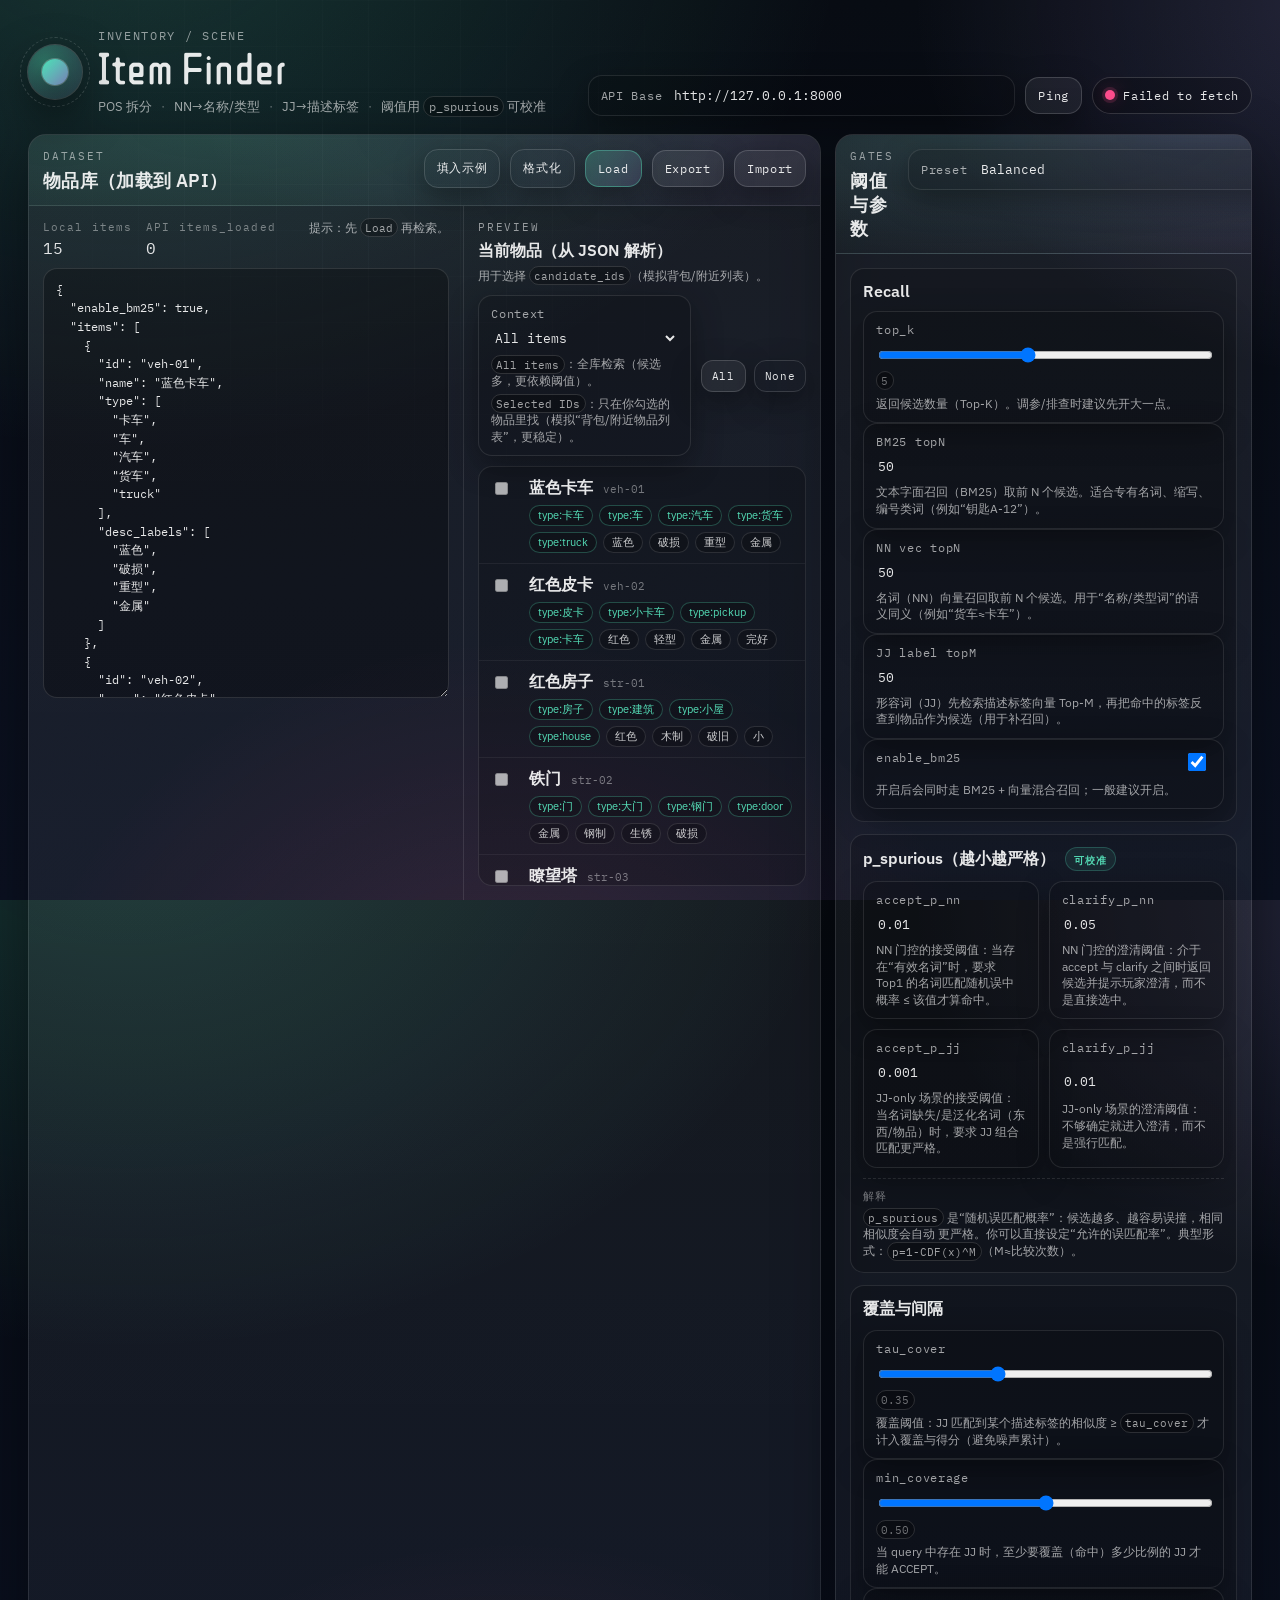
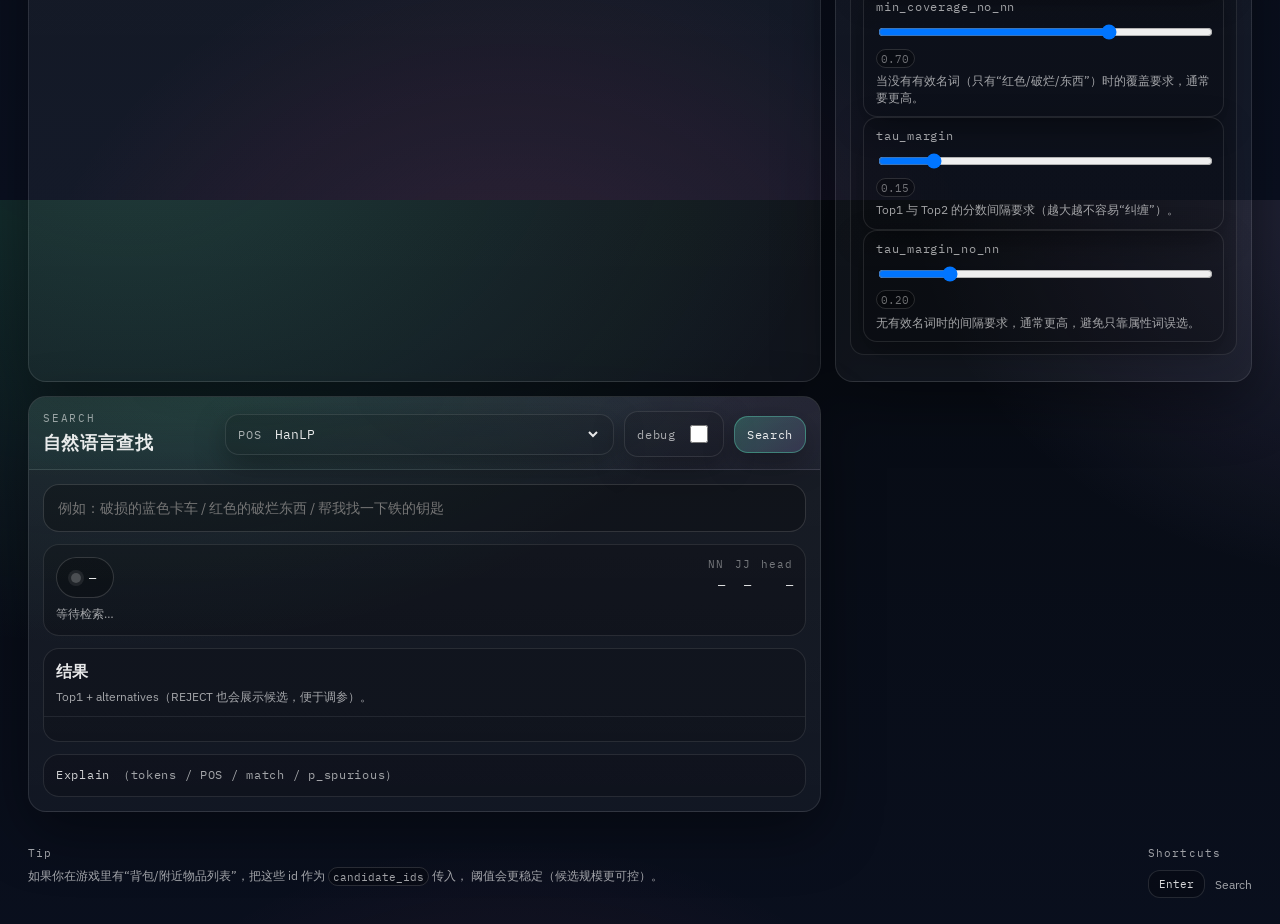
==== commit c8299a9d: "feat: 增加词性标注后端选项支持 - 新增 `PosBackend` 类型，支持在 "hanlp" 和 "jieba" 之间切换 - 移除独立的 HanLP 测试服务，将分析逻辑内嵌至 `pos." ====
--- a/demo/index.html
+++ b/demo/index.html
@@ -258,6 +258,13 @@
             <h2>自然语言查找</h2>
           </div>
           <div class="panel-actions">
+            <label class="field inline">
+              <span>POS</span>
+              <select id="posBackend">
+                <option value="hanlp">HanLP</option>
+                <option value="jieba">Jieba</option>
+              </select>
+            </label>
             <label class="field inline row">
               <span>debug</span>
               <input id="debugToggle" type="checkbox" />
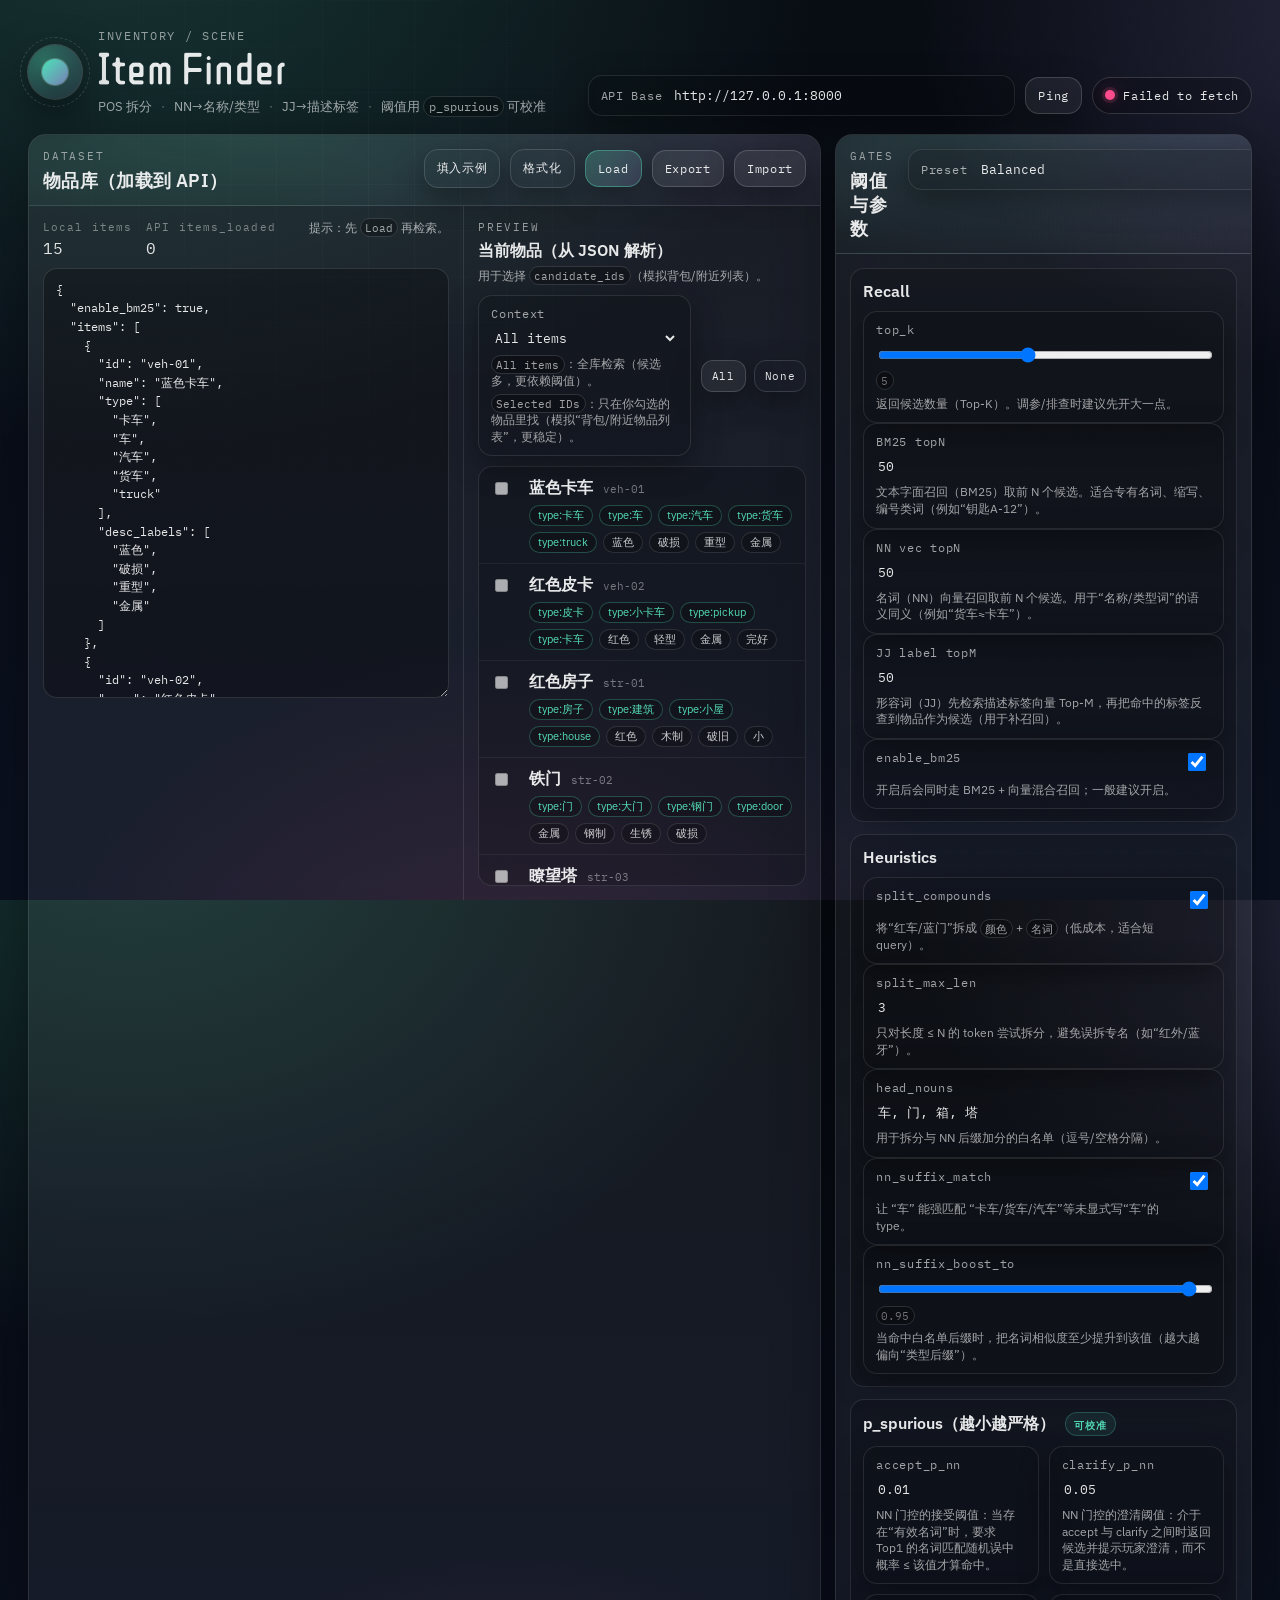
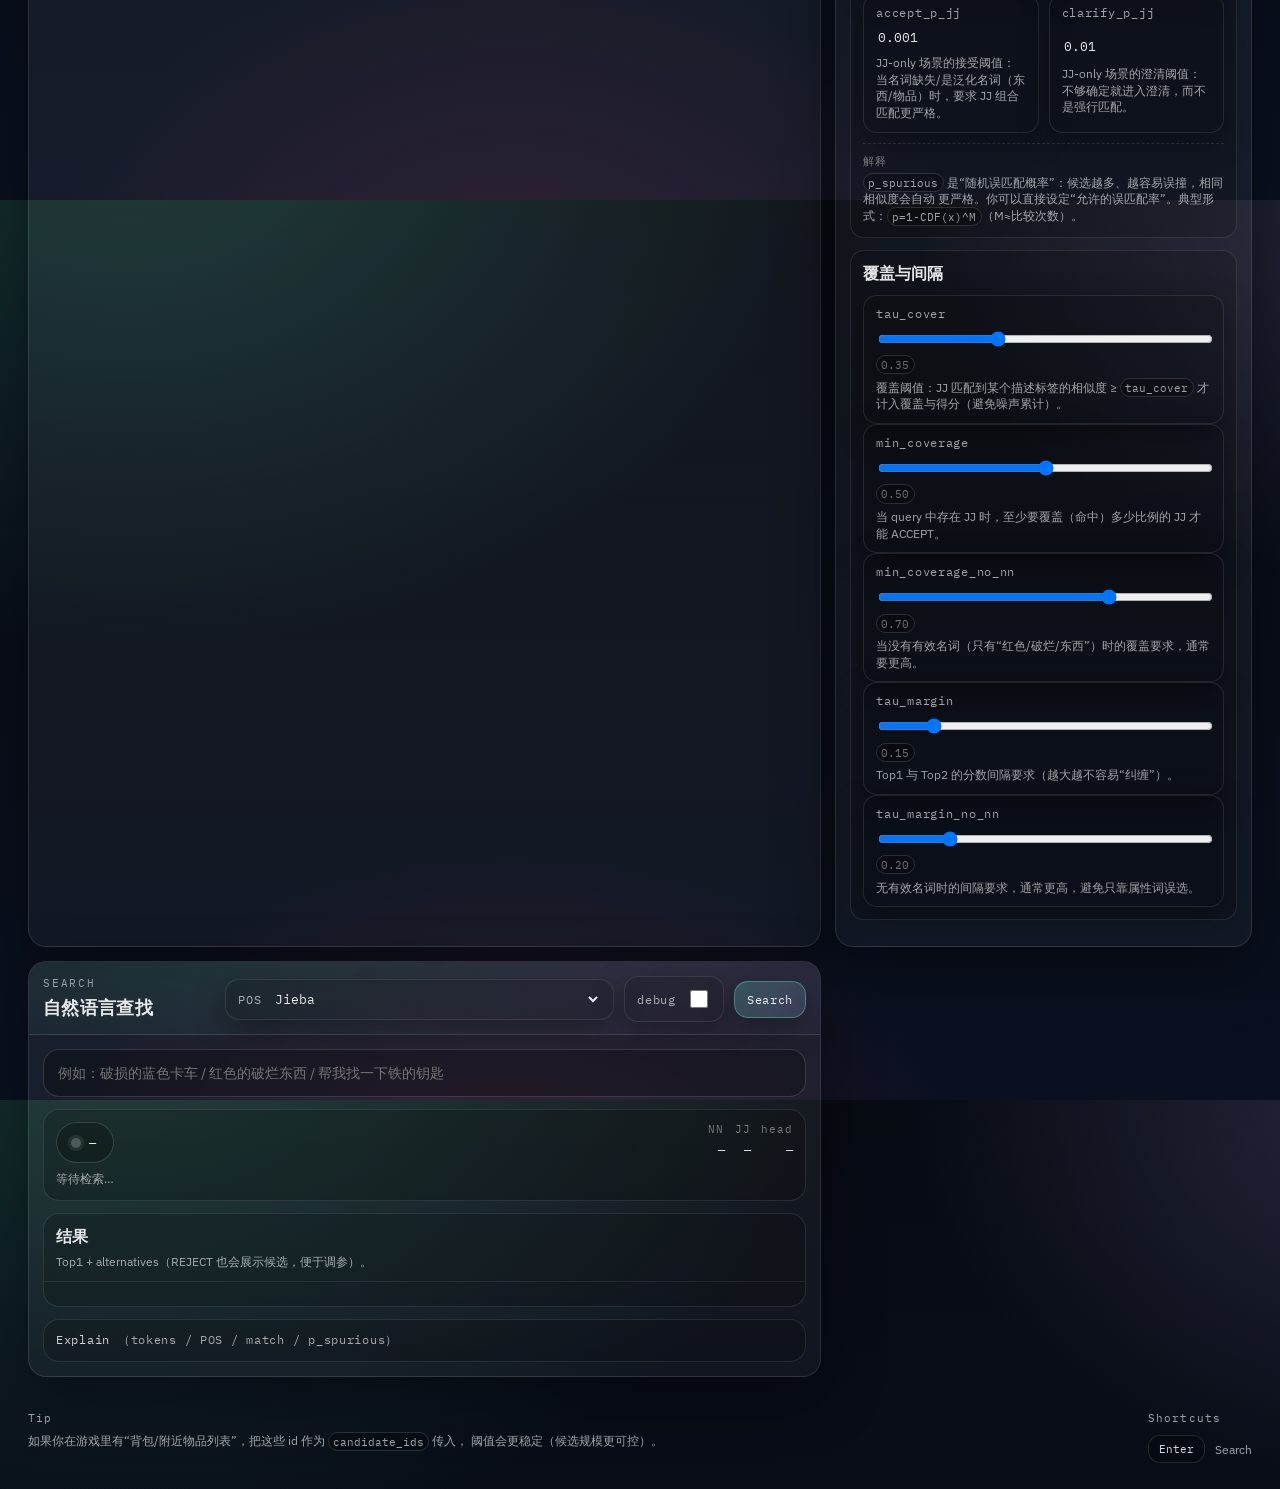
==== commit f00a81d3: "feat: 添加启发式短查询处理以提升检索稳定性 - 新增 Heuristics 配置类，支持复合词拆分与名词后缀匹配 - 在查询解析中实现颜色+名词复合词拆分（如“红车”拆为“红色”和“车”） - " ====
--- a/demo/index.html
+++ b/demo/index.html
@@ -172,6 +172,38 @@
           </div>
 
           <div class="group">
+            <div class="group-title">Heuristics</div>
+            <label class="field row">
+              <span>split_compounds</span>
+              <input id="splitCompounds" type="checkbox" checked />
+              <div class="field-desc">将“红车/蓝门”拆成 <code>颜色</code> + <code>名词</code>（低成本，适合短 query）。</div>
+            </label>
+            <label class="field">
+              <span>split_max_len</span>
+              <input id="splitMaxLen" type="number" min="2" max="12" step="1" />
+              <div class="field-desc">只对长度 ≤ N 的 token 尝试拆分，避免误拆专名（如“红外/蓝牙”）。</div>
+            </label>
+            <label class="field">
+              <span>head_nouns</span>
+              <input id="headNouns" type="text" spellcheck="false" placeholder="车,门,箱,塔" />
+              <div class="field-desc">用于拆分与 NN 后缀加分的白名单（逗号/空格分隔）。</div>
+            </label>
+            <label class="field row">
+              <span>nn_suffix_match</span>
+              <input id="nnSuffixMatch" type="checkbox" checked />
+              <div class="field-desc">让 “车” 能强匹配 “卡车/货车/汽车”等未显式写“车”的 type。</div>
+            </label>
+            <label class="field">
+              <span>nn_suffix_boost_to</span>
+              <input id="nnSuffixBoostTo" type="range" min="0" max="1" step="0.01" />
+              <div class="field-hint"><code id="nnSuffixBoostToVal">0.95</code></div>
+              <div class="field-desc">
+                当命中白名单后缀时，把名词相似度至少提升到该值（越大越偏向“类型后缀”）。
+              </div>
+            </label>
+          </div>
+
+          <div class="group">
             <div class="group-title">
               p_spurious（越小越严格）
               <span class="tag">可校准</span>
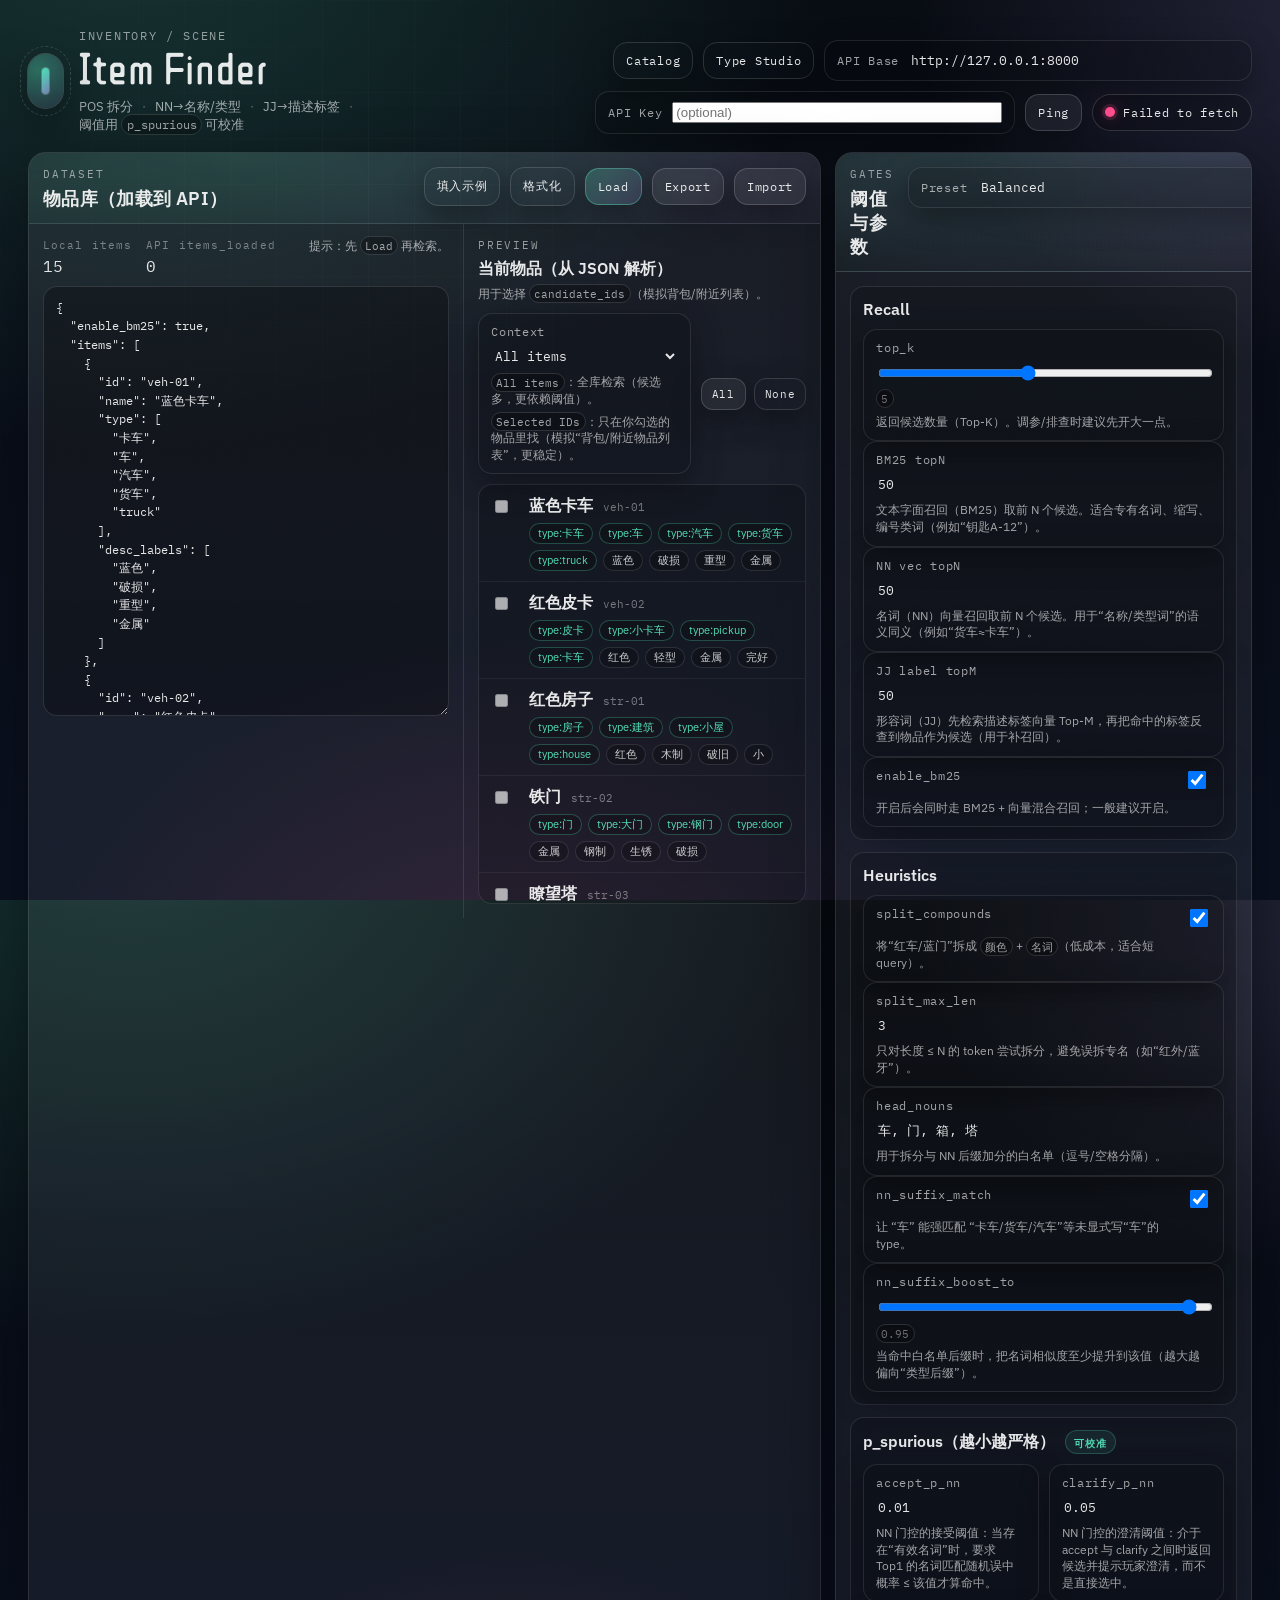
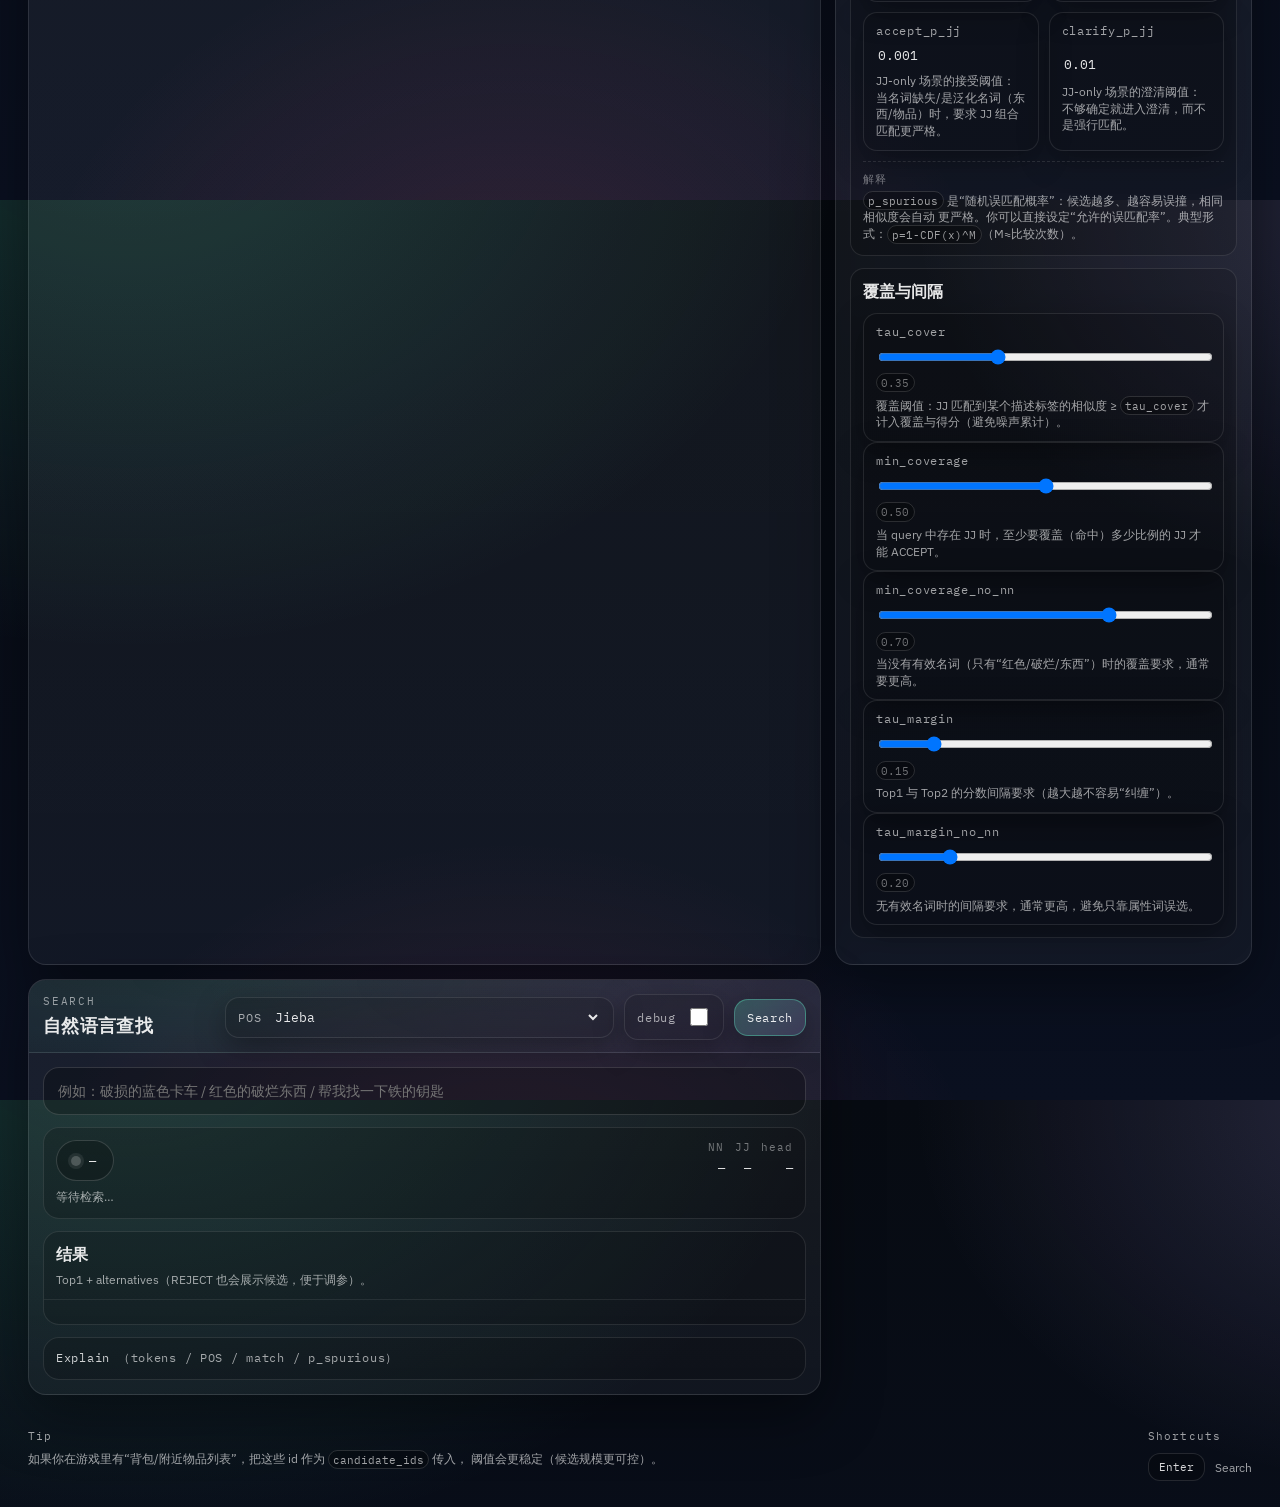
==== commit 539b340f: "feat: 新增物品管理界面与类型批量工具，改进索引更新机制 - 新增物品管理页面（types.html）支持 CRUD 操作 - 新增类型批量管理工具（type_studio.html）支持重命名、" ====
--- a/demo/index.html
+++ b/demo/index.html
@@ -39,9 +39,15 @@
       </div>
 
       <div class="api">
+        <a class="btn ghost" href="types.html">Catalog</a>
+        <a class="btn ghost" href="type_studio.html">Type Studio</a>
         <label class="field inline">
           <span>API Base</span>
           <input id="apiBase" type="text" spellcheck="false" value="http://127.0.0.1:8000" />
+        </label>
+        <label class="field inline">
+          <span>API Key</span>
+          <input id="apiKey" type="password" spellcheck="false" placeholder="(optional)" />
         </label>
         <button class="btn" id="pingBtn">Ping</button>
         <div class="pill" id="apiPill">
--- a/demo/styles.css
+++ b/demo/styles.css
@@ -187,6 +187,12 @@
   box-shadow: var(--shadow2);
   user-select:none;
 }
+a.btn{
+  text-decoration:none;
+  display:inline-flex;
+  align-items:center;
+  justify-content:center;
+}
 .btn:hover{background: rgba(255,255,255,.10); border-color: rgba(255,255,255,.22)}
 .btn:active{transform: translateY(1px)}
 .btn.primary{
